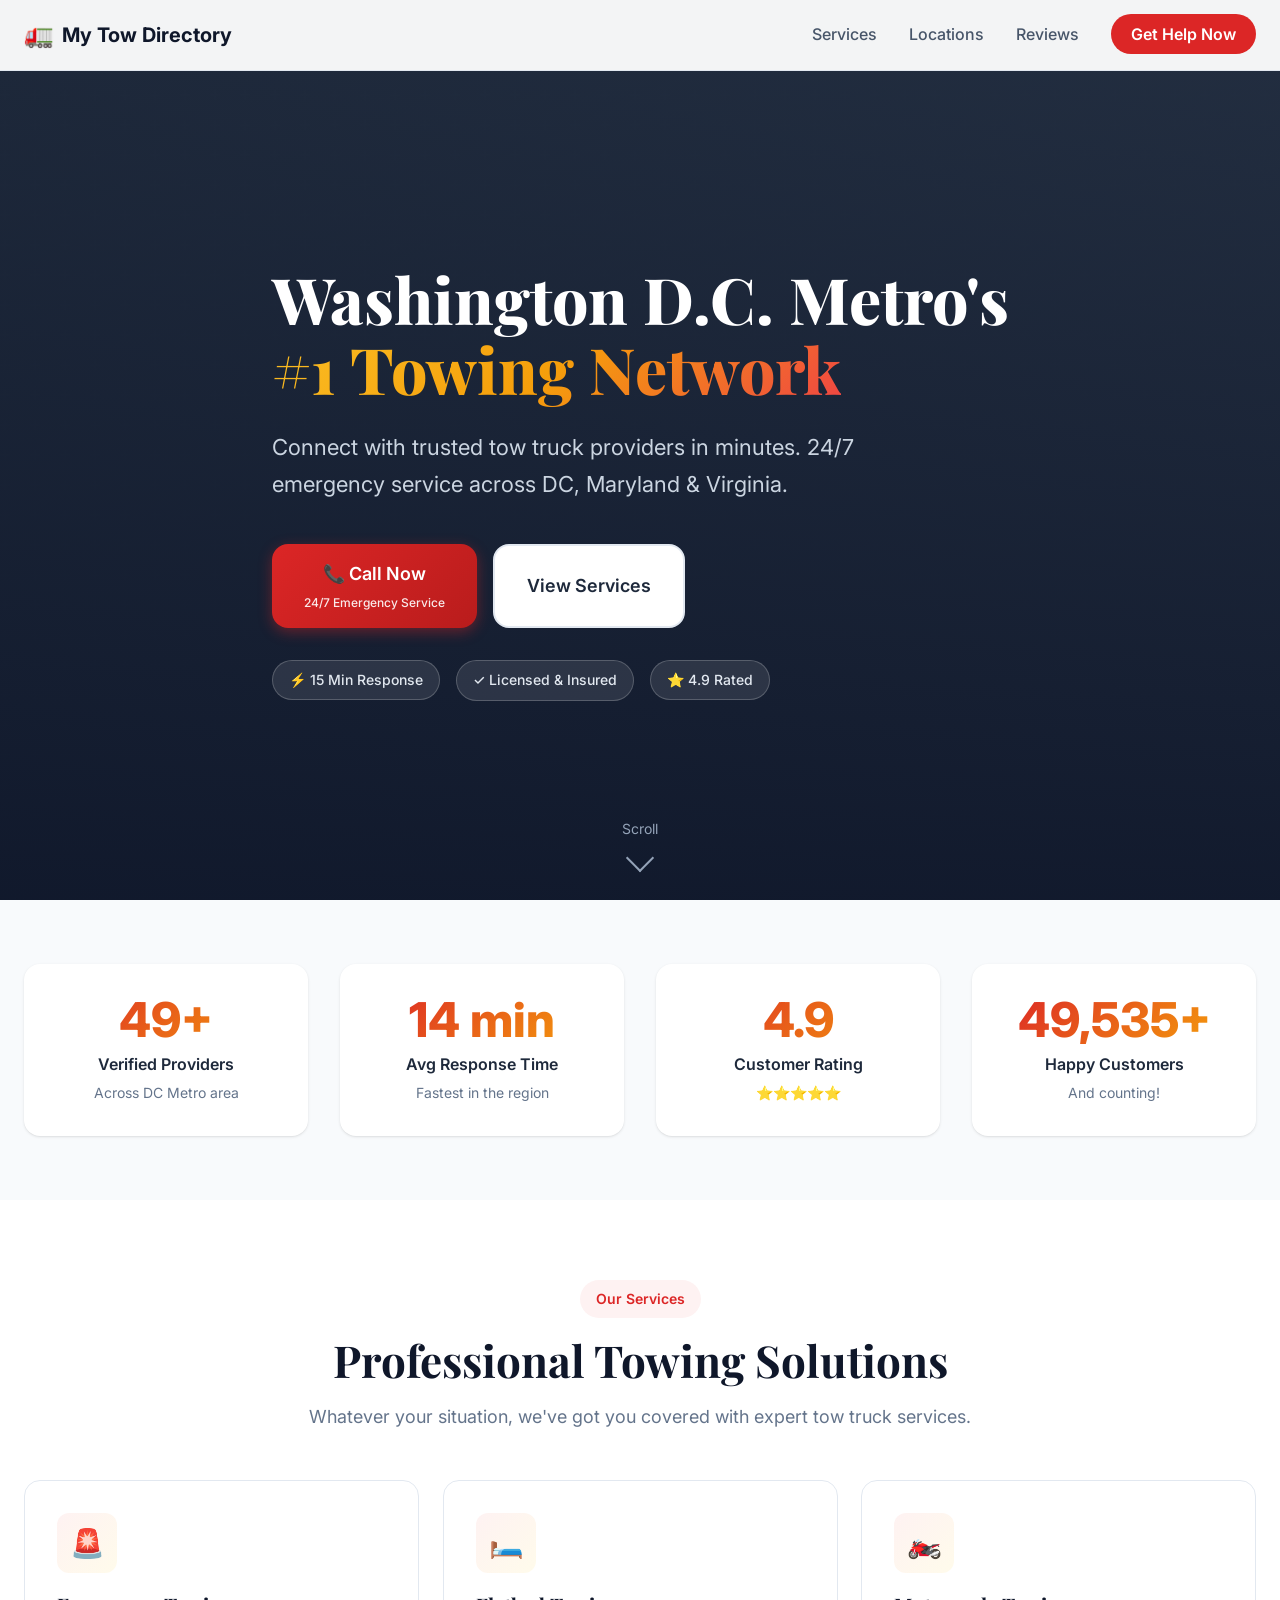
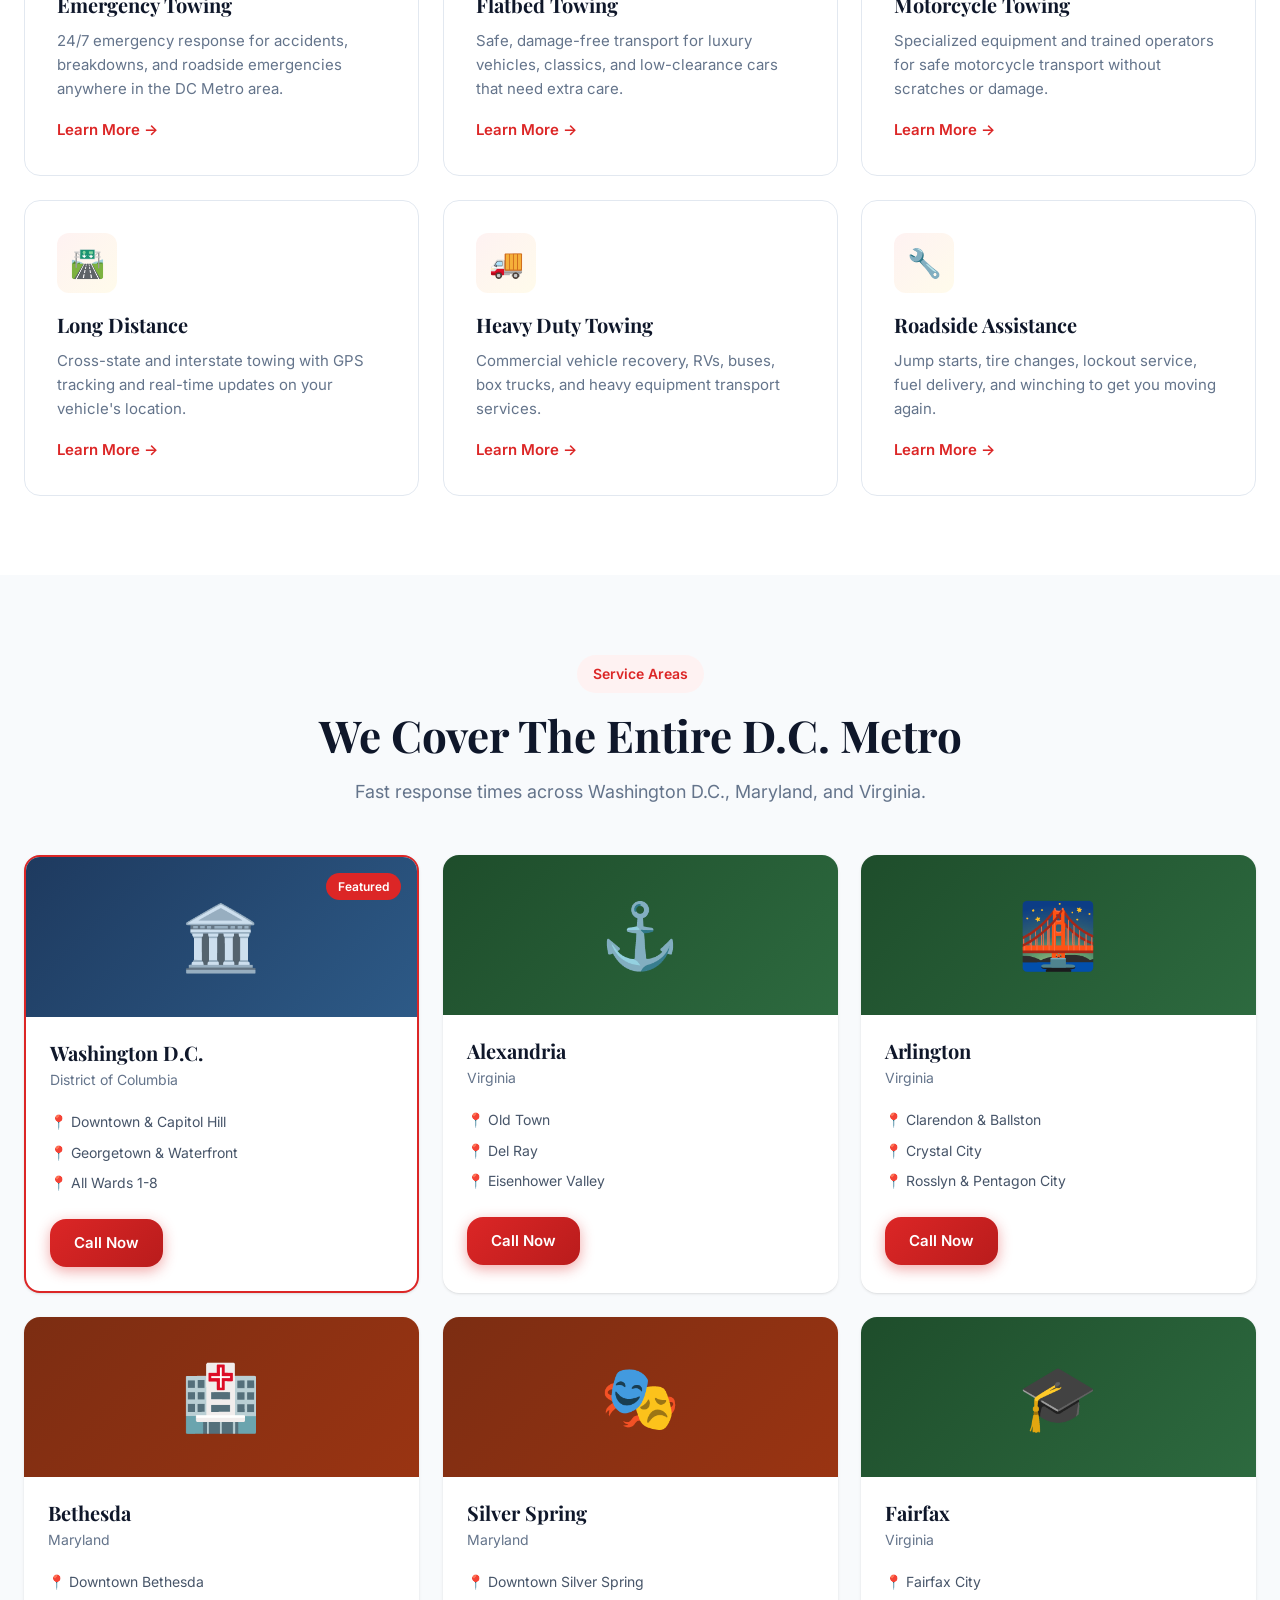
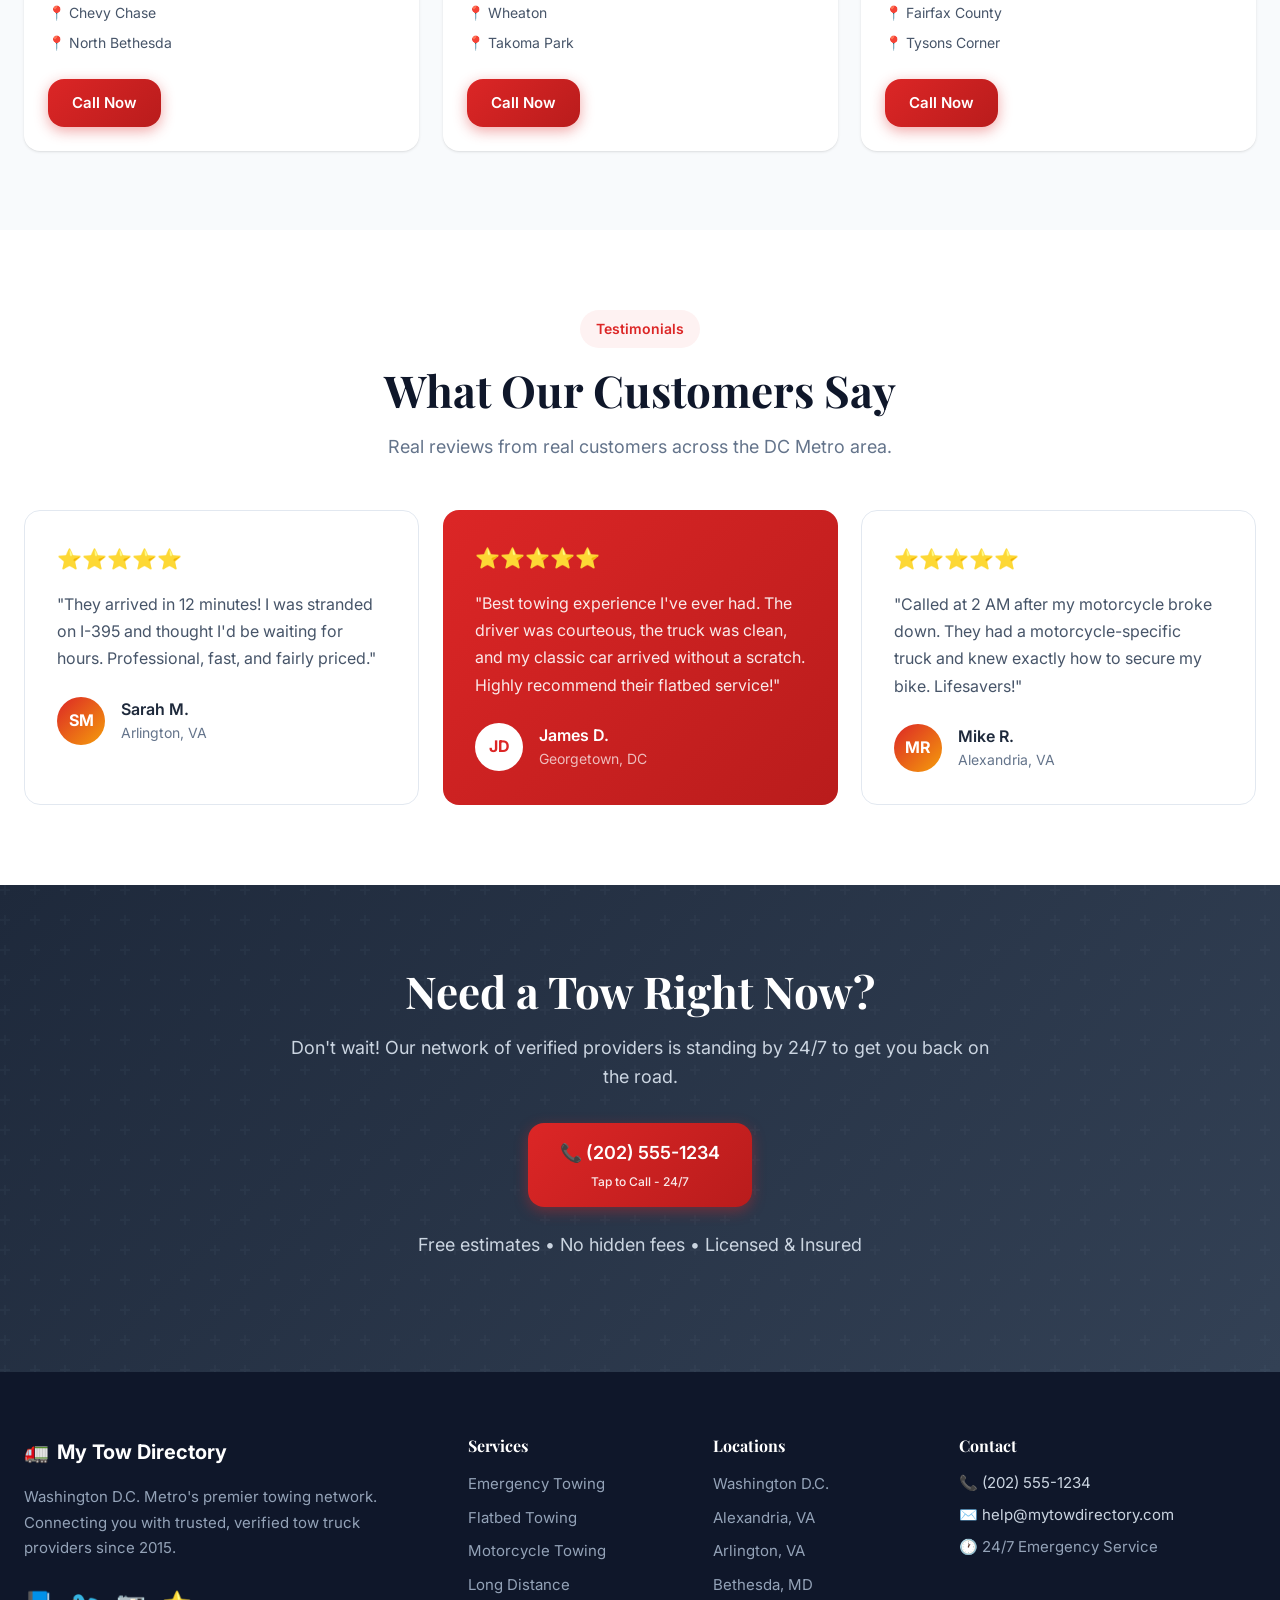
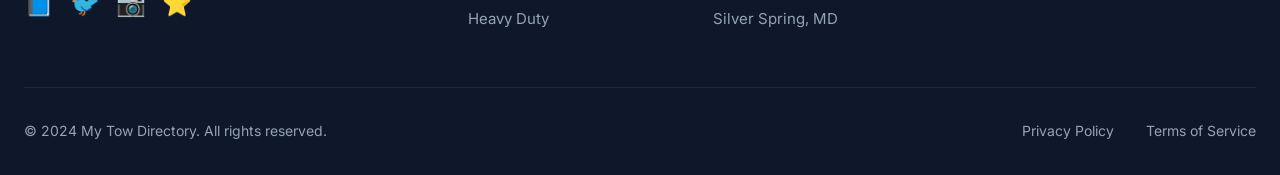
==== tow-upgrade/index.html @ 40c7a90f "DC Tow Directory Premium Upgrade v2.0 - Added premium CSS: button shines, 3D card lifts, glass morph" ====
<!DOCTYPE html>
<html lang="en">
<head>
    <meta charset="UTF-8">
    <meta name="viewport" content="width=device-width, initial-scale=1.0">
    <title>My Tow Directory Washington D.C. Metro | 24/7 Towing Services</title>
    <meta name="description" content="Washington D.C. Metro's #1 towing network. 50+ verified providers, 15 min average response. Emergency towing across DC, Maryland & Virginia.">
    
    <!-- Google Fonts -->
    <link rel="preconnect" href="https://fonts.googleapis.com">
    <link rel="preconnect" href="https://fonts.gstatic.com" crossorigin>
    <link href="https://fonts.googleapis.com/css2?family=Inter:wght@400;500;600;700;800&family=Playfair+Display:wght@700;800&display=swap" rel="stylesheet">
    
    <!-- ============================================
         INLINE CSS - All styles embedded for single-file deployment
         ============================================ -->
    <style>
        /* ========================================
           CSS VARIABLES & RESET (base.css)
           ======================================== */
        :root {
            /* Brand Colors */
            --primary: #dc2626;
            --primary-dark: #b91c1c;
            --primary-light: #fef2f2;
            --secondary: #1e293b;
            --secondary-light: #334155;
            --accent: #f59e0b;
            --accent-light: #fffbeb;
            --success: #10b981;
            
            /* Neutral Colors */
            --white: #ffffff;
            --gray-50: #f8fafc;
            --gray-100: #f1f5f9;
            --gray-200: #e2e8f0;
            --gray-300: #cbd5e1;
            --gray-400: #94a3b8;
            --gray-500: #64748b;
            --gray-600: #475569;
            --gray-700: #334155;
            --gray-800: #1e293b;
            --gray-900: #0f172a;
            
            /* Typography */
            --font-primary: 'Inter', -apple-system, BlinkMacSystemFont, sans-serif;
            --font-display: 'Playfair Display', Georgia, serif;
            
            /* Spacing */
            --container-max: 1280px;
            --container-padding: 1.5rem;
            
            /* Shadows */
            --shadow-sm: 0 1px 2px 0 rgb(0 0 0 / 0.05);
            --shadow: 0 1px 3px 0 rgb(0 0 0 / 0.1), 0 1px 2px -1px rgb(0 0 0 / 0.1);
            --shadow-md: 0 4px 6px -1px rgb(0 0 0 / 0.1), 0 2px 4px -2px rgb(0 0 0 / 0.1);
            --shadow-lg: 0 10px 15px -3px rgb(0 0 0 / 0.1), 0 4px 6px -4px rgb(0 0 0 / 0.1);
            --shadow-xl: 0 20px 25px -5px rgb(0 0 0 / 0.1), 0 8px 10px -6px rgb(0 0 0 / 0.1);
            
            /* Border Radius */
            --radius-sm: 0.375rem;
            --radius: 0.5rem;
            --radius-md: 0.75rem;
            --radius-lg: 1rem;
            --radius-xl: 1.5rem;
            --radius-full: 9999px;
            
            /* Transitions */
            --transition-fast: 150ms ease;
            --transition-base: 250ms ease;
            --transition-slow: 350ms ease;
        }
        
        * {
            margin: 0;
            padding: 0;
            box-sizing: border-box;
        }
        
        html {
            scroll-behavior: smooth;
        }
        
        body {
            font-family: var(--font-primary);
            font-size: 16px;
            line-height: 1.6;
            color: var(--gray-700);
            background: var(--white);
            -webkit-font-smoothing: antialiased;
            -moz-osx-font-smoothing: grayscale;
        }
        
        h1, h2, h3, h4, h5, h6 {
            font-family: var(--font-display);
            font-weight: 700;
            line-height: 1.2;
            color: var(--gray-900);
        }
        
        a {
            text-decoration: none;
            color: inherit;
            transition: color var(--transition-fast);
        }
        
        img {
            max-width: 100%;
            height: auto;
        }
        
        .container {
            max-width: var(--container-max);
            margin: 0 auto;
            padding: 0 var(--container-padding);
        }
        
        /* ========================================
           BUTTONS & COMPONENTS
           ======================================== */
        .btn {
            display: inline-flex;
            flex-direction: column;
            align-items: center;
            justify-content: center;
            padding: 1rem 2rem;
            font-family: var(--font-primary);
            font-size: 1.125rem;
            font-weight: 600;
            border-radius: var(--radius-lg);
            border: none;
            cursor: pointer;
            transition: all var(--transition-base);
            text-align: center;
        }
        
        .btn span {
            display: block;
        }
        
        .btn small {
            display: block;
            font-size: 0.75rem;
            font-weight: 500;
            opacity: 0.9;
            margin-top: 0.25rem;
        }
        
        .btn-primary {
            background: linear-gradient(135deg, var(--primary) 0%, var(--primary-dark) 100%);
            color: var(--white);
            box-shadow: 0 4px 14px rgba(220, 38, 38, 0.4);
        }
        
        .btn-primary:hover {
            transform: translateY(-2px);
            box-shadow: 0 6px 20px rgba(220, 38, 38, 0.5);
        }
        
        .btn-secondary {
            background: var(--white);
            color: var(--gray-800);
            border: 2px solid var(--gray-200);
        }
        
        .btn-secondary:hover {
            border-color: var(--primary);
            color: var(--primary);
            transform: translateY(-2px);
        }
        
        .btn-small {
            padding: 0.75rem 1.5rem;
            font-size: 0.9375rem;
        }
        
        /* Premium Button Effects */
        .btn-glow {
            position: relative;
        }
        
        .btn-glow::before {
            content: '';
            position: absolute;
            inset: -2px;
            background: linear-gradient(135deg, var(--primary), var(--accent));
            border-radius: inherit;
            opacity: 0;
            filter: blur(15px);
            transition: opacity 0.3s ease;
            z-index: -1;
        }
        
        .btn-glow:hover::before {
            opacity: 0.5;
        }
        
        .btn-float {
            transition: transform 0.3s cubic-bezier(0.34, 1.56, 0.64, 1), box-shadow 0.3s ease;
        }
        
        .btn-float:hover {
            transform: translateY(-4px);
            box-shadow: 0 20px 40px rgba(0, 0, 0, 0.15);
        }
        
        .btn-pulse {
            animation: pulse-glow 2s ease-in-out infinite;
        }
        
        @keyframes pulse-glow {
            0%, 100% { box-shadow: 0 4px 14px rgba(220, 38, 38, 0.4); }
            50% { box-shadow: 0 4px 25px rgba(220, 38, 38, 0.7); }
        }
        
        /* ========================================
           NAVIGATION
           ======================================== */
        .navbar {
            position: fixed;
            top: 0;
            left: 0;
            right: 0;
            z-index: 1000;
            background: rgba(255, 255, 255, 0.95);
            backdrop-filter: blur(10px);
            border-bottom: 1px solid var(--gray-200);
            padding: 1rem 0;
            transition: all var(--transition-base);
        }
        
        .navbar.scrolled {
            box-shadow: var(--shadow-md);
            padding: 0.75rem 0;
        }
        
        .navbar .container {
            display: flex;
            align-items: center;
            justify-content: space-between;
        }
        
        .logo {
            display: flex;
            align-items: center;
            gap: 0.5rem;
            font-weight: 700;
            font-size: 1.25rem;
            color: var(--gray-900);
        }
        
        .logo-icon {
            font-size: 1.5rem;
        }
        
        .nav-menu {
            display: flex;
            list-style: none;
            gap: 2rem;
            align-items: center;
        }
        
        .nav-link {
            font-weight: 500;
            color: var(--gray-600);
            transition: color var(--transition-fast);
        }
        
        .nav-link:hover {
            color: var(--primary);
        }
        
        .cta-nav {
            background: var(--primary);
            color: var(--white) !important;
            padding: 0.625rem 1.25rem;
            border-radius: var(--radius-full);
            font-weight: 600;
        }
        
        .cta-nav:hover {
            background: var(--primary-dark);
        }
        
        .mobile-toggle {
            display: none;
            flex-direction: column;
            gap: 4px;
            background: none;
            border: none;
            cursor: pointer;
            padding: 0.5rem;
        }
        
        .mobile-toggle span {
            display: block;
            width: 24px;
            height: 2px;
            background: var(--gray-700);
            transition: all 0.3s ease;
        }
        
        /* ========================================
           HERO SECTION
           ======================================== */
        .hero {
            position: relative;
            min-height: 100vh;
            display: flex;
            align-items: center;
            padding: 8rem 0 4rem;
            overflow: hidden;
        }
        
        .hero-bg {
            position: absolute;
            inset: 0;
            background: linear-gradient(135deg, #1e293b 0%, #334155 50%, #475569 100%);
            z-index: -2;
        }
        
        .hero-bg::before {
            content: '';
            position: absolute;
            inset: 0;
            background: url("data:image/svg+xml,%3Csvg width='60' height='60' viewBox='0 0 60 60' xmlns='http://www.w3.org/2000/svg'%3E%3Cg fill='none' fill-rule='evenodd'%3E%3Cg fill='%2394a3b8' fill-opacity='0.05'%3E%3Cpath d='M36 34v-4h-2v4h-4v2h4v4h2v-4h4v-2h-4zm0-30V0h-2v4h-4v2h4v4h2V6h4V4h-4zM6 34v-4H4v4H0v2h4v4h2v-4h4v-2H6zM6 4V0H4v4H0v2h4v4h2V6h4V4H6z'/%3E%3C/g%3E%3C/g%3E%3C/svg%3E");
            opacity: 0.5;
        }
        
        .hero-overlay {
            position: absolute;
            inset: 0;
            background: linear-gradient(to bottom, rgba(30, 41, 59, 0.8), rgba(15, 23, 42, 0.95));
            z-index: -1;
        }
        
        .hero-content {
            max-width: 800px;
            color: var(--white);
        }
        
        .hero-title {
            font-size: clamp(2.5rem, 5vw, 4rem);
            font-weight: 800;
            line-height: 1.1;
            margin-bottom: 1.5rem;
            color: var(--white);
        }
        
        .text-gradient {
            background: linear-gradient(135deg, #fbbf24 0%, #f59e0b 50%, #ef4444 100%);
            -webkit-background-clip: text;
            -webkit-text-fill-color: transparent;
            background-clip: text;
        }
        
        .hero-subtitle {
            font-size: clamp(1.125rem, 2vw, 1.375rem);
            color: var(--gray-300);
            margin-bottom: 2.5rem;
            line-height: 1.7;
            max-width: 600px;
        }
        
        .hero-cta {
            display: flex;
            gap: 1rem;
            flex-wrap: wrap;
            margin-bottom: 2rem;
        }
        
        .trust-badges {
            display: flex;
            gap: 1rem;
            flex-wrap: wrap;
        }
        
        .badge {
            display: inline-flex;
            align-items: center;
            gap: 0.5rem;
            padding: 0.5rem 1rem;
            background: rgba(255, 255, 255, 0.1);
            backdrop-filter: blur(10px);
            border: 1px solid rgba(255, 255, 255, 0.2);
            border-radius: var(--radius-full);
            font-size: 0.875rem;
            font-weight: 500;
            color: var(--gray-200);
        }
        
        .scroll-indicator {
            position: absolute;
            bottom: 2rem;
            left: 50%;
            transform: translateX(-50%);
            display: flex;
            flex-direction: column;
            align-items: center;
            gap: 0.5rem;
            color: var(--gray-400);
            font-size: 0.875rem;
            animation: bounce 2s infinite;
        }
        
        .scroll-arrow {
            width: 20px;
            height: 20px;
            border-right: 2px solid var(--gray-400);
            border-bottom: 2px solid var(--gray-400);
            transform: rotate(45deg);
        }
        
        @keyframes bounce {
            0%, 100% { transform: translateX(-50%) translateY(0); }
            50% { transform: translateX(-50%) translateY(10px); }
        }
        
        /* ========================================
           SECTION STYLES
           ======================================== */
        section {
            padding: 5rem 0;
        }
        
        .section-header {
            text-align: center;
            max-width: 700px;
            margin: 0 auto 3rem;
        }
        
        .section-tag {
            display: inline-block;
            padding: 0.5rem 1rem;
            background: var(--primary-light);
            color: var(--primary);
            font-size: 0.875rem;
            font-weight: 600;
            border-radius: var(--radius-full);
            margin-bottom: 1rem;
        }
        
        .section-title {
            font-size: clamp(2rem, 4vw, 2.75rem);
            margin-bottom: 1rem;
        }
        
        .section-subtitle {
            font-size: 1.125rem;
            color: var(--gray-500);
        }
        
        /* ========================================
           STATS SECTION
           ======================================== */
        .stats {
            background: var(--gray-50);
            padding: 4rem 0;
        }
        
        .stats-grid {
            display: grid;
            grid-template-columns: repeat(4, 1fr);
            gap: 2rem;
        }
        
        .stat-card {
            text-align: center;
            padding: 2rem;
            background: var(--white);
            border-radius: var(--radius-lg);
            box-shadow: var(--shadow);
            transition: all var(--transition-base);
        }
        
        .stat-card:hover {
            transform: translateY(-4px);
            box-shadow: var(--shadow-lg);
        }
        
        .stat-number {
            font-size: 3rem;
            font-weight: 800;
            background: linear-gradient(135deg, var(--primary) 0%, var(--accent) 100%);
            -webkit-background-clip: text;
            -webkit-text-fill-color: transparent;
            background-clip: text;
            line-height: 1;
            margin-bottom: 0.5rem;
        }
        
        .stat-label {
            font-weight: 600;
            color: var(--gray-800);
            margin-bottom: 0.25rem;
        }
        
        .stat-description {
            font-size: 0.875rem;
            color: var(--gray-500);
        }
        
        /* ========================================
           SERVICES SECTION
           ======================================== */
        .services {
            background: var(--white);
        }
        
        .services-grid {
            display: grid;
            grid-template-columns: repeat(3, 1fr);
            gap: 1.5rem;
        }
        
        .service-card {
            padding: 2rem;
            background: var(--white);
            border: 1px solid var(--gray-200);
            border-radius: var(--radius-lg);
            transition: all var(--transition-base);
        }
        
        .service-card:hover {
            transform: translateY(-8px);
            border-color: var(--primary);
            box-shadow: 0 20px 40px rgba(0, 0, 0, 0.1);
        }
        
        .service-icon {
            width: 60px;
            height: 60px;
            display: flex;
            align-items: center;
            justify-content: center;
            background: linear-gradient(135deg, var(--primary-light) 0%, var(--accent-light) 100%);
            border-radius: var(--radius-md);
            font-size: 1.75rem;
            margin-bottom: 1.25rem;
            transition: transform 0.3s ease;
        }
        
        .service-card:hover .service-icon {
            transform: scale(1.1) rotate(5deg);
        }
        
        .service-card h3 {
            font-size: 1.25rem;
            margin-bottom: 0.75rem;
        }
        
        .service-card p {
            color: var(--gray-500);
            font-size: 0.9375rem;
            margin-bottom: 1rem;
        }
        
        .service-link {
            color: var(--primary);
            font-weight: 600;
            font-size: 0.9375rem;
            display: inline-flex;
            align-items: center;
            gap: 0.25rem;
            transition: gap 0.2s ease;
        }
        
        .service-link:hover {
            gap: 0.5rem;
        }
        
        /* ========================================
           LOCATIONS SECTION
           ======================================== */
        .locations {
            background: var(--gray-50);
        }
        
        .locations-grid {
            display: grid;
            grid-template-columns: repeat(3, 1fr);
            gap: 1.5rem;
        }
        
        .location-card {
            background: var(--white);
            border-radius: var(--radius-lg);
            overflow: hidden;
            box-shadow: var(--shadow);
            transition: all var(--transition-base);
        }
        
        .location-card:hover {
            transform: translateY(-4px);
            box-shadow: var(--shadow-xl);
        }
        
        .location-card.featured {
            border: 2px solid var(--primary);
            position: relative;
        }
        
        .location-card.featured::before {
            content: 'Featured';
            position: absolute;
            top: 1rem;
            right: 1rem;
            background: var(--primary);
            color: var(--white);
            padding: 0.25rem 0.75rem;
            border-radius: var(--radius-full);
            font-size: 0.75rem;
            font-weight: 600;
            z-index: 1;
        }
        
        .location-image {
            height: 160px;
            overflow: hidden;
        }
        
        .location-placeholder {
            width: 100%;
            height: 100%;
            display: flex;
            align-items: center;
            justify-content: center;
            font-size: 4rem;
            transition: transform 0.5s ease;
        }
        
        .location-card:hover .location-placeholder {
            transform: scale(1.1);
        }
        
        .location-placeholder.dc {
            background: linear-gradient(135deg, #1e3a5f 0%, #2d5a87 100%);
        }
        
        .location-placeholder.va {
            background: linear-gradient(135deg, #1e4d2b 0%, #2d6a3f 100%);
        }
        
        .location-placeholder.md {
            background: linear-gradient(135deg, #7c2d12 0%, #9a3412 100%);
        }
        
        .location-content {
            padding: 1.5rem;
        }
        
        .location-content h3 {
            font-size: 1.25rem;
            margin-bottom: 0.25rem;
        }
        
        .location-area {
            color: var(--gray-500);
            font-size: 0.875rem;
            margin-bottom: 1rem;
        }
        
        .location-features {
            list-style: none;
            margin-bottom: 1.25rem;
        }
        
        .location-features li {
            font-size: 0.875rem;
            color: var(--gray-600);
            padding: 0.25rem 0;
        }
        
        /* ========================================
           TESTIMONIALS SECTION
           ======================================== */
        .testimonials {
            background: var(--white);
        }
        
        .testimonials-grid {
            display: grid;
            grid-template-columns: repeat(3, 1fr);
            gap: 1.5rem;
        }
        
        .testimonial-card {
            padding: 2rem;
            background: var(--white);
            border: 1px solid var(--gray-200);
            border-radius: var(--radius-lg);
            transition: all var(--transition-base);
        }
        
        .testimonial-card:hover {
            transform: translateY(-4px);
            box-shadow: var(--shadow-lg);
            border-color: var(--primary);
        }
        
        .testimonial-card.featured {
            background: linear-gradient(135deg, var(--primary) 0%, var(--primary-dark) 100%);
            color: var(--white);
            border: none;
        }
        
        .testimonial-card.featured h3,
        .testimonial-card.featured .testimonial-text {
            color: var(--white);
        }
        
        .testimonial-stars {
            font-size: 1.25rem;
            margin-bottom: 1rem;
        }
        
        .testimonial-text {
            font-size: 1rem;
            color: var(--gray-600);
            line-height: 1.7;
            margin-bottom: 1.5rem;
        }
        
        .testimonial-card.featured .testimonial-text {
            color: rgba(255, 255, 255, 0.9);
        }
        
        .testimonial-author {
            display: flex;
            align-items: center;
            gap: 1rem;
        }
        
        .author-avatar {
            width: 48px;
            height: 48px;
            background: linear-gradient(135deg, var(--primary) 0%, var(--accent) 100%);
            color: var(--white);
            display: flex;
            align-items: center;
            justify-content: center;
            font-weight: 700;
            border-radius: var(--radius-full);
        }
        
        .testimonial-card.featured .author-avatar {
            background: var(--white);
            color: var(--primary);
        }
        
        .author-info {
            display: flex;
            flex-direction: column;
        }
        
        .author-name {
            font-weight: 600;
            color: var(--gray-800);
        }
        
        .author-location {
            font-size: 0.875rem;
            color: var(--gray-500);
        }
        
        .testimonial-card.featured .author-name {
            color: var(--white);
        }
        
        .testimonial-card.featured .author-location {
            color: rgba(255, 255, 255, 0.7);
        }
        
        /* ========================================
           CTA SECTION
           ======================================== */
        .cta-section {
            position: relative;
            padding: 5rem 0;
            overflow: hidden;
        }
        
        .cta-bg {
            position: absolute;
            inset: 0;
            background: linear-gradient(135deg, var(--secondary) 0%, var(--secondary-light) 100%);
            z-index: -1;
        }
        
        .cta-bg::before {
            content: '';
            position: absolute;
            inset: 0;
            background: url("data:image/svg+xml,%3Csvg width='60' height='60' viewBox='0 0 60 60' xmlns='http://www.w3.org/2000/svg'%3E%3Cg fill='none' fill-rule='evenodd'%3E%3Cg fill='%2394a3b8' fill-opacity='0.05'%3E%3Cpath d='M36 34v-4h-2v4h-4v2h4v4h2v-4h4v-2h-4zm0-30V0h-2v4h-4v2h4v4h2V6h4V4h-4zM6 34v-4H4v4H0v2h4v4h2v-4h4v-2H6zM6 4V0H4v4H0v2h4v4h2V6h4V4H6z'/%3E%3C/g%3E%3C/g%3E%3C/svg%3E");
        }
        
        .cta-content {
            text-align: center;
            color: var(--white);
            max-width: 700px;
            margin: 0 auto;
        }
        
        .cta-content h2 {
            font-size: clamp(2rem, 4vw, 2.75rem);
            color: var(--white);
            margin-bottom: 1rem;
        }
        
        .cta-content > p {
            font-size: 1.125rem;
            color: var(--gray-300);
            margin-bottom: 2rem;
        }
        
        .cta-buttons {
            margin-bottom: 1.5rem;
        }
        
        .cta-disclaimer {
            font-size: 0.875rem;
            color: var(--gray-400);
        }
        
        /* ========================================
           FOOTER
           ======================================== */
        .footer {
            background: var(--gray-900);
            color: var(--gray-400);
            padding: 4rem 0 2rem;
        }
        
        .footer-grid {
            display: grid;
            grid-template-columns: 2fr 1fr 1fr 1.5fr;
            gap: 3rem;
            margin-bottom: 3rem;
        }
        
        .footer-logo {
            display: flex;
            align-items: center;
            gap: 0.5rem;
            font-weight: 700;
            font-size: 1.25rem;
            color: var(--white);
            margin-bottom: 1rem;
        }
        
        .footer-brand p {
            font-size: 0.9375rem;
            line-height: 1.7;
            margin-bottom: 1.5rem;
        }
        
        .footer-social {
            display: flex;
            gap: 1rem;
        }
        
        .footer-social a {
            font-size: 1.5rem;
            transition: transform 0.2s ease;
        }
        
        .footer-social a:hover {
            transform: translateY(-3px);
        }
        
        .footer-links h4,
        .footer-contact h4 {
            color: var(--white);
            font-size: 1rem;
            margin-bottom: 1rem;
        }
        
        .footer-links ul {
            list-style: none;
        }
        
        .footer-links li {
            margin-bottom: 0.5rem;
        }
        
        .footer-links a {
            font-size: 0.9375rem;
            transition: color 0.2s ease;
        }
        
        .footer-links a:hover {
            color: var(--white);
        }
        
        .footer-contact p {
            margin-bottom: 0.5rem;
            font-size: 0.9375rem;
        }
        
        .footer-contact a {
            color: var(--gray-300);
        }
        
        .footer-contact a:hover {
            color: var(--white);
        }
        
        .footer-bottom {
            display: flex;
            justify-content: space-between;
            align-items: center;
            padding-top: 2rem;
            border-top: 1px solid var(--gray-800);
            font-size: 0.875rem;
        }
        
        .footer-legal {
            display: flex;
            gap: 2rem;
        }
        
        .footer-legal a:hover {
            color: var(--white);
        }
        
        /* ========================================
           ANIMATION KEYFRAMES (animations.css)
           ======================================== */
        
        /* Base animation setup */
        [data-animate] {
            opacity: 0;
            will-change: transform, opacity;
        }
        
        [data-animate].animated {
            opacity: 1;
        }
        
        /* Fade Up */
        [data-animate="fade-up"] {
            transform: translateY(40px);
            transition: opacity 0.6s cubic-bezier(0.25, 0.46, 0.45, 0.94), 
                        transform 0.6s cubic-bezier(0.25, 0.46, 0.45, 0.94);
        }
        
        [data-animate="fade-up"].animated {
            transform: translateY(0);
        }
        
        /* Fade Down */
        [data-animate="fade-down"] {
            transform: translateY(-30px);
            transition: opacity 0.6s cubic-bezier(0.25, 0.46, 0.45, 0.94), 
                        transform 0.6s cubic-bezier(0.25, 0.46, 0.45, 0.94);
        }
        
        [data-animate="fade-down"].animated {
            transform: translateY(0);
        }
        
        /* Fade Left */
        [data-animate="fade-left"] {
            transform: translateX(-40px);
            transition: opacity 0.6s cubic-bezier(0.25, 0.46, 0.45, 0.94), 
                        transform 0.6s cubic-bezier(0.25, 0.46, 0.45, 0.94);
        }
        
        [data-animate="fade-left"].animated {
            transform: translateX(0);
        }
        
        /* Fade Right */
        [data-animate="fade-right"] {
            transform: translateX(40px);
            transition: opacity 0.6s cubic-bezier(0.25, 0.46, 0.45, 0.94), 
                        transform 0.6s cubic-bezier(0.25, 0.46, 0.45, 0.94);
        }
        
        [data-animate="fade-right"].animated {
            transform: translateX(0);
        }
        
        /* Scale */
        [data-animate="scale"] {
            transform: scale(0.9);
            transition: opacity 0.5s cubic-bezier(0.34, 1.56, 0.64, 1), 
                        transform 0.5s cubic-bezier(0.34, 1.56, 0.64, 1);
        }
        
        [data-animate="scale"].animated {
            transform: scale(1);
        }
        
        /* Fade */
        [data-animate="fade"] {
            transition: opacity 0.6s ease;
        }
        
        /* Animation delays */
        [data-delay="100"].animated { transition-delay: 100ms; }
        [data-delay="200"].animated { transition-delay: 200ms; }
        [data-delay="300"].animated { transition-delay: 300ms; }
        [data-delay="400"].animated { transition-delay: 400ms; }
        [data-delay="500"].animated { transition-delay: 500ms; }
        
        /* Reduced motion preference */
        @media (prefers-reduced-motion: reduce) {
            [data-animate] {
                opacity: 1;
                transform: none;
                transition: none;
            }
        }
        
        /* ========================================
           MOBILE RESPONSIVE (mobile.css)
           ======================================== */
        @media (max-width: 1024px) {
            .stats-grid {
                grid-template-columns: repeat(2, 1fr);
            }
            
            .services-grid {
                grid-template-columns: repeat(2, 1fr);
            }
            
            .locations-grid {
                grid-template-columns: repeat(2, 1fr);
            }
            
            .footer-grid {
                grid-template-columns: repeat(2, 1fr);
            }
        }
        
        @media (max-width: 768px) {
            .nav-menu {
                position: fixed;
                top: 70px;
                left: 0;
                right: 0;
                background: var(--white);
                flex-direction: column;
                padding: 1.5rem;
                gap: 1rem;
                border-bottom: 1px solid var(--gray-200);
                transform: translateY(-100%);
                opacity: 0;
                visibility: hidden;
                transition: all 0.3s ease;
            }
            
            .nav-menu.active {
                transform: translateY(0);
                opacity: 1;
                visibility: visible;
            }
            
            .mobile-toggle {
                display: flex;
            }
            
            .mobile-toggle.active span:nth-child(1) {
                transform: rotate(45deg) translate(5px, 5px);
            }
            
            .mobile-toggle.active span:nth-child(2) {
                opacity: 0;
            }
            
            .mobile-toggle.active span:nth-child(3) {
                transform: rotate(-45deg) translate(5px, -5px);
            }
            
            .hero {
                padding: 7rem 0 3rem;
                min-height: auto;
            }
            
            .hero-cta {
                flex-direction: column;
            }
            
            .btn {
                width: 100%;
            }
            
            section {
                padding: 3rem 0;
            }
            
            .stats-grid {
                grid-template-columns: 1fr;
                gap: 1rem;
            }
            
            .services-grid {
                grid-template-columns: 1fr;
            }
            
            .locations-grid {
                grid-template-columns: 1fr;
            }
            
            .testimonials-grid {
                grid-template-columns: 1fr;
            }
            
            .footer-grid {
                grid-template-columns: 1fr;
                gap: 2rem;
            }
            
            .footer-bottom {
                flex-direction: column;
                gap: 1rem;
                text-align: center;
            }
        }
        
        @media (max-width: 480px) {
            :root {
                --container-padding: 1rem;
            }
            
            .stat-number {
                font-size: 2.5rem;
            }
            
            .section-title {
                font-size: 1.75rem;
            }
            
            .service-card,
            .location-card,
            .testimonial-card {
                padding: 1.5rem;
            }
        }
    </style>
</head>
<body>

    <!-- ============================================
         NAVIGATION
    ============================================= -->
    <nav class="navbar" data-animate="fade-down">
        <div class="container">
            <a href="#" class="logo">
                <span class="logo-icon">🚛</span>
                <span class="logo-text">My Tow Directory</span>
            </a>
            <ul class="nav-menu" id="navMenu">
                <li><a href="#services" class="nav-link">Services</a></li>
                <li><a href="#locations" class="nav-link">Locations</a></li>
                <li><a href="#testimonials" class="nav-link">Reviews</a></li>
                <li><a href="#contact" class="nav-link cta-nav">Get Help Now</a></li>
            </ul>
            <button class="mobile-toggle" id="mobileToggle" aria-label="Toggle menu">
                <span></span>
                <span></span>
                <span></span>
            </button>
        </div>
    </nav>

    <!-- ============================================
         HERO SECTION
    ============================================= -->
    <section class="hero" id="home">
        <div class="hero-bg"></div>
        <div class="hero-overlay"></div>
        <div class="container">
            <div class="hero-content">
                <h1 class="hero-title" data-animate="fade-up">
                    Washington D.C. Metro's<br>
                    <span class="text-gradient">#1 Towing Network</span>
                </h1>
                <p class="hero-subtitle" data-animate="fade-up" data-delay="100">
                    Connect with trusted tow truck providers in minutes. 
                    24/7 emergency service across DC, Maryland & Virginia.
                </p>
                <div class="hero-cta" data-animate="fade-up" data-delay="200">
                    <a href="tel:+12025551234" class="btn btn-primary btn-glow">
                        <span>📞 Call Now</span>
                        <small>24/7 Emergency Service</small>
                    </a>
                    <a href="#services" class="btn btn-secondary btn-float">
                        <span>View Services</span>
                    </a>
                </div>
                <div class="trust-badges" data-animate="fade-up" data-delay="300">
                    <span class="badge">⚡ 15 Min Response</span>
                    <span class="badge">✓ Licensed & Insured</span>
                    <span class="badge">⭐ 4.9 Rated</span>
                </div>
            </div>
        </div>
        <div class="scroll-indicator">
            <span>Scroll</span>
            <div class="scroll-arrow"></div>
        </div>
    </section>

    <!-- ============================================
         STATS SECTION
    ============================================= -->
    <section class="stats" id="stats">
        <div class="container">
            <div class="stats-grid">
                <div class="stat-card" data-animate="fade-up" data-delay="0">
                    <div class="stat-number">
                        <span class="counter" data-counter="true" data-target="50" data-suffix="+">0</span>
                    </div>
                    <div class="stat-label">Verified Providers</div>
                    <div class="stat-description">Across DC Metro area</div>
                </div>
                <div class="stat-card" data-animate="fade-up" data-delay="100">
                    <div class="stat-number">
                        <span class="counter" data-counter="true" data-target="15" data-suffix=" min">0</span>
                    </div>
                    <div class="stat-label">Avg Response Time</div>
                    <div class="stat-description">Fastest in the region</div>
                </div>
                <div class="stat-card" data-animate="fade-up" data-delay="200">
                    <div class="stat-number">
                        <span class="counter" data-counter="true" data-target="4.9" data-suffix="" data-decimals="1">0</span>
                    </div>
                    <div class="stat-label">Customer Rating</div>
                    <div class="stat-description">⭐⭐⭐⭐⭐</div>
                </div>
                <div class="stat-card" data-animate="fade-up" data-delay="300">
                    <div class="stat-number">
                        <span class="counter" data-counter="true" data-target="50000" data-suffix="+">0</span>
                    </div>
                    <div class="stat-label">Happy Customers</div>
                    <div class="stat-description">And counting!</div>
                </div>
            </div>
        </div>
    </section>

    <!-- ============================================
         SERVICES SECTION
    ============================================= -->
    <section class="services" id="services">
        <div class="container">
            <div class="section-header" data-animate="fade-up">
                <span class="section-tag">Our Services</span>
                <h2 class="section-title">Professional Towing Solutions</h2>
                <p class="section-subtitle">Whatever your situation, we've got you covered with expert tow truck services.</p>
            </div>
            <div class="services-grid">
                <div class="service-card" data-animate="fade-up" data-delay="0">
                    <div class="service-icon">🚨</div>
                    <h3>Emergency Towing</h3>
                    <p>24/7 emergency response for accidents, breakdowns, and roadside emergencies anywhere in the DC Metro area.</p>
                    <a href="#" class="service-link">Learn More →</a>
                </div>
                <div class="service-card" data-animate="fade-up" data-delay="100">
                    <div class="service-icon">🛏️</div>
                    <h3>Flatbed Towing</h3>
                    <p>Safe, damage-free transport for luxury vehicles, classics, and low-clearance cars that need extra care.</p>
                    <a href="#" class="service-link">Learn More →</a>
                </div>
                <div class="service-card" data-animate="fade-up" data-delay="200">
                    <div class="service-icon">🏍️</div>
                    <h3>Motorcycle Towing</h3>
                    <p>Specialized equipment and trained operators for safe motorcycle transport without scratches or damage.</p>
                    <a href="#" class="service-link">Learn More →</a>
                </div>
                <div class="service-card" data-animate="fade-up" data-delay="300">
                    <div class="service-icon">🛣️</div>
                    <h3>Long Distance</h3>
                    <p>Cross-state and interstate towing with GPS tracking and real-time updates on your vehicle's location.</p>
                    <a href="#" class="service-link">Learn More →</a>
                </div>
                <div class="service-card" data-animate="fade-up" data-delay="400">
                    <div class="service-icon">🚚</div>
                    <h3>Heavy Duty Towing</h3>
                    <p>Commercial vehicle recovery, RVs, buses, box trucks, and heavy equipment transport services.</p>
                    <a href="#" class="service-link">Learn More →</a>
                </div>
                <div class="service-card" data-animate="fade-up" data-delay="500">
                    <div class="service-icon">🔧</div>
                    <h3>Roadside Assistance</h3>
                    <p>Jump starts, tire changes, lockout service, fuel delivery, and winching to get you moving again.</p>
                    <a href="#" class="service-link">Learn More →</a>
                </div>
            </div>
        </div>
    </section>

    <!-- ============================================
         LOCATIONS SECTION
    ============================================= -->
    <section class="locations" id="locations">
        <div class="container">
            <div class="section-header" data-animate="fade-up">
                <span class="section-tag">Service Areas</span>
                <h2 class="section-title">We Cover The Entire D.C. Metro</h2>
                <p class="section-subtitle">Fast response times across Washington D.C., Maryland, and Virginia.</p>
            </div>
            <div class="locations-grid">
                <div class="location-card featured" data-animate="fade-right" data-delay="0">
                    <div class="location-image">
                        <div class="location-placeholder dc">
                            <span>🏛️</span>
                        </div>
                    </div>
                    <div class="location-content">
                        <h3>Washington D.C.</h3>
                        <p class="location-area">District of Columbia</p>
                        <ul class="location-features">
                            <li>📍 Downtown & Capitol Hill</li>
                            <li>📍 Georgetown & Waterfront</li>
                            <li>📍 All Wards 1-8</li>
                        </ul>
                        <a href="tel:+12025551234" class="btn btn-small btn-primary">Call Now</a>
                    </div>
                </div>
                <div class="location-card" data-animate="fade-left" data-delay="100">
                    <div class="location-image">
                        <div class="location-placeholder va">
                            <span>⚓</span>
                        </div>
                    </div>
                    <div class="location-content">
                        <h3>Alexandria</h3>
                        <p class="location-area">Virginia</p>
                        <ul class="location-features">
                            <li>📍 Old Town</li>
                            <li>📍 Del Ray</li>
                            <li>📍 Eisenhower Valley</li>
                        </ul>
                        <a href="tel:+12025551234" class="btn btn-small btn-primary">Call Now</a>
                    </div>
                </div>
                <div class="location-card" data-animate="fade-right" data-delay="200">
                    <div class="location-image">
                        <div class="location-placeholder va">
                            <span>🌉</span>
                        </div>
                    </div>
                    <div class="location-content">
                        <h3>Arlington</h3>
                        <p class="location-area">Virginia</p>
                        <ul class="location-features">
                            <li>📍 Clarendon & Ballston</li>
                            <li>📍 Crystal City</li>
                            <li>📍 Rosslyn & Pentagon City</li>
                        </ul>
                        <a href="tel:+12025551234" class="btn btn-small btn-primary">Call Now</a>
                    </div>
                </div>
                <div class="location-card" data-animate="fade-left" data-delay="300">
                    <div class="location-image">
                        <div class="location-placeholder md">
                            <span>🏥</span>
                        </div>
                    </div>
                    <div class="location-content">
                        <h3>Bethesda</h3>
                        <p class="location-area">Maryland</p>
                        <ul class="location-features">
                            <li>📍 Downtown Bethesda</li>
                            <li>📍 Chevy Chase</li>
                            <li>📍 North Bethesda</li>
                        </ul>
                        <a href="tel:+12025551234" class="btn btn-small btn-primary">Call Now</a>
                    </div>
                </div>
                <div class="location-card" data-animate="fade-right" data-delay="400">
                    <div class="location-image">
                        <div class="location-placeholder md">
                            <span>🎭</span>
                        </div>
                    </div>
                    <div class="location-content">
                        <h3>Silver Spring</h3>
                        <p class="location-area">Maryland</p>
                        <ul class="location-features">
                            <li>📍 Downtown Silver Spring</li>
                            <li>📍 Wheaton</li>
                            <li>📍 Takoma Park</li>
                        </ul>
                        <a href="tel:+12025551234" class="btn btn-small btn-primary">Call Now</a>
                    </div>
                </div>
                <div class="location-card" data-animate="fade-left" data-delay="500">
                    <div class="location-image">
                        <div class="location-placeholder va">
                            <span>🎓</span>
                        </div>
                    </div>
                    <div class="location-content">
                        <h3>Fairfax</h3>
                        <p class="location-area">Virginia</p>
                        <ul class="location-features">
                            <li>📍 Fairfax City</li>
                            <li>📍 Fairfax County</li>
                            <li>📍 Tysons Corner</li>
                        </ul>
                        <a href="tel:+12025551234" class="btn btn-small btn-primary">Call Now</a>
                    </div>
                </div>
            </div>
        </div>
    </section>

    <!-- ============================================
         TESTIMONIALS SECTION
    ============================================= -->
    <section class="testimonials" id="testimonials">
        <div class="container">
            <div class="section-header" data-animate="fade-up">
                <span class="section-tag">Testimonials</span>
                <h2 class="section-title">What Our Customers Say</h2>
                <p class="section-subtitle">Real reviews from real customers across the DC Metro area.</p>
            </div>
            <div class="testimonials-grid">
                <div class="testimonial-card" data-animate="scale" data-delay="0">
                    <div class="testimonial-stars">⭐⭐⭐⭐⭐</div>
                    <p class="testimonial-text">"They arrived in 12 minutes! I was stranded on I-395 and thought I'd be waiting for hours. Professional, fast, and fairly priced."</p>
                    <div class="testimonial-author">
                        <div class="author-avatar">SM</div>
                        <div class="author-info">
                            <span class="author-name">Sarah M.</span>
                            <span class="author-location">Arlington, VA</span>
                        </div>
                    </div>
                </div>
                <div class="testimonial-card featured" data-animate="scale" data-delay="100">
                    <div class="testimonial-stars">⭐⭐⭐⭐⭐</div>
                    <p class="testimonial-text">"Best towing experience I've ever had. The driver was courteous, the truck was clean, and my classic car arrived without a scratch. Highly recommend their flatbed service!"</p>
                    <div class="testimonial-author">
                        <div class="author-avatar">JD</div>
                        <div class="author-info">
                            <span class="author-name">James D.</span>
                            <span class="author-location">Georgetown, DC</span>
                        </div>
                    </div>
                </div>
                <div class="testimonial-card" data-animate="scale" data-delay="200">
                    <div class="testimonial-stars">⭐⭐⭐⭐⭐</div>
                    <p class="testimonial-text">"Called at 2 AM after my motorcycle broke down. They had a motorcycle-specific truck and knew exactly how to secure my bike. Lifesavers!"</p>
                    <div class="testimonial-author">
                        <div class="author-avatar">MR</div>
                        <div class="author-info">
                            <span class="author-name">Mike R.</span>
                            <span class="author-location">Alexandria, VA</span>
                        </div>
                    </div>
                </div>
            </div>
        </div>
    </section>

    <!-- ============================================
         CTA SECTION
    ============================================= -->
    <section class="cta-section" id="contact">
        <div class="cta-bg"></div>
        <div class="container">
            <div class="cta-content" data-animate="fade-up">
                <h2>Need a Tow Right Now?</h2>
                <p>Don't wait! Our network of verified providers is standing by 24/7 to get you back on the road.</p>
                <div class="cta-buttons">
                    <a href="tel:+12025551234" class="btn btn-primary btn-glow btn-pulse">
                        <span>📞 (202) 555-1234</span>
                        <small>Tap to Call - 24/7</small>
                    </a>
                </div>
                <p class="cta-disclaimer">Free estimates • No hidden fees • Licensed & Insured</p>
            </div>
        </div>
    </section>

    <!-- ============================================
         FOOTER
    ============================================= -->
    <footer class="footer" data-animate="fade-up">
        <div class="container">
            <div class="footer-grid">
                <div class="footer-brand">
                    <a href="#" class="footer-logo">
                        <span>🚛</span>
                        <span>My Tow Directory</span>
                    </a>
                    <p>Washington D.C. Metro's premier towing network. Connecting you with trusted, verified tow truck providers since 2015.</p>
                    <div class="footer-social">
                        <a href="#" aria-label="Facebook">📘</a>
                        <a href="#" aria-label="Twitter">🐦</a>
                        <a href="#" aria-label="Instagram">📷</a>
                        <a href="#" aria-label="Yelp">⭐</a>
                    </div>
                </div>
                <div class="footer-links">
                    <h4>Services</h4>
                    <ul>
                        <li><a href="#">Emergency Towing</a></li>
                        <li><a href="#">Flatbed Towing</a></li>
                        <li><a href="#">Motorcycle Towing</a></li>
                        <li><a href="#">Long Distance</a></li>
                        <li><a href="#">Heavy Duty</a></li>
                    </ul>
                </div>
                <div class="footer-links">
                    <h4>Locations</h4>
                    <ul>
                        <li><a href="#">Washington D.C.</a></li>
                        <li><a href="#">Alexandria, VA</a></li>
                        <li><a href="#">Arlington, VA</a></li>
                        <li><a href="#">Bethesda, MD</a></li>
                        <li><a href="#">Silver Spring, MD</a></li>
                    </ul>
                </div>
                <div class="footer-contact">
                    <h4>Contact</h4>
                    <p>📞 <a href="tel:+12025551234">(202) 555-1234</a></p>
                    <p>✉️ <a href="mailto:help@mytowdirectory.com">help@mytowdirectory.com</a></p>
                    <p>🕐 24/7 Emergency Service</p>
                </div>
            </div>
            <div class="footer-bottom">
                <p>&copy; 2024 My Tow Directory. All rights reserved.</p>
                <div class="footer-legal">
                    <a href="#">Privacy Policy</a>
                    <a href="#">Terms of Service</a>
                </div>
            </div>
        </div>
    </footer>

    <!-- ============================================
         JAVASCRIPT - All JS embedded for single-file deployment
    ============================================= -->
    <script>
        // ========================================
        // INTERSECTION OBSERVER POLYFILL (polyfills.js)
        // ========================================
        if (!('IntersectionObserver' in window)) {
            // Simple polyfill for older browsers
            window.IntersectionObserver = function(callback) {
                this.callback = callback;
                this.elements = [];
                
                this.observe = function(element) {
                    this.elements.push(element);
                    // Trigger immediately for polyfill
                    this.callback([{ target: element, isIntersecting: true }]);
                };
                
                this.unobserve = function(element) {
                    this.elements = this.elements.filter(function(el) {
                        return el !== element;
                    });
                };
            };
        }

        // ========================================
        // ANIMATION CONTROLLER (animation-controller.js)
        // ========================================
        (function() {
            'use strict';
            
            var AnimationController = {
                observer: null,
                config: {
                    threshold: 0.2,
                    rootMargin: '0px 0px -50px 0px'
                },
                
                init: function() {
                    this.createObserver();
                    this.observeElements();
                    this.handleReducedMotion();
                },
                
                createObserver: function() {
                    var self = this;
                    
                    this.observer = new IntersectionObserver(function(entries) {
                        entries.forEach(function(entry) {
                            if (entry.isIntersecting) {
                                self.animateElement(entry.target);
                                self.observer.unobserve(entry.target);
                            }
                        });
                    }, {
                        threshold: this.config.threshold,
                        rootMargin: this.config.rootMargin
                    });
                },
                
                observeElements: function() {
                    var elements = document.querySelectorAll('[data-animate]');
                    elements.forEach(function(el) {
                        this.observer.observe(el);
                    }.bind(this));
                },
                
                animateElement: function(element) {
                    // Add stagger delay if specified
                    var delay = element.getAttribute('data-delay');
                    if (delay) {
                        element.style.transitionDelay = delay + 'ms';
                    }
                    
                    // Trigger animation
                    requestAnimationFrame(function() {
                        element.classList.add('animated');
                    });
                    
                    // Emit event for other scripts
                    this.emitEvent(element);
                },
                
                emitEvent: function(element) {
                    var event = new CustomEvent('elementAnimated', {
                        detail: { element: element }
                    });
                    document.dispatchEvent(event);
                },
                
                handleReducedMotion: function() {
                    if (window.matchMedia('(prefers-reduced-motion: reduce)').matches) {
                        // Animate all elements immediately without motion
                        document.querySelectorAll('[data-animate]').forEach(function(el) {
                            el.classList.add('animated');
                        });
                    }
                }
            };
            
            // Initialize when DOM is ready
            if (document.readyState === 'loading') {
                document.addEventListener('DOMContentLoaded', function() {
                    AnimationController.init();
                });
            } else {
                AnimationController.init();
            }
            
            // Expose to global scope
            window.AnimationController = AnimationController;
        })();

        // ========================================
        // COUNTER ANIMATION (counter-animation.js)
        // ========================================
        (function() {
            'use strict';
            
            var CounterAnimation = {
                config: {
                    duration: 2000,
                    easing: 'easeOutExpo'
                },
                
                init: function() {
                    this.observeCounters();
                },
                
                observeCounters: function() {
                    var self = this;
                    var counters = document.querySelectorAll('[data-counter="true"]');
                    
                    counters.forEach(function(counter) {
                        // Use Intersection Observer if available, otherwise animate immediately
                        if ('IntersectionObserver' in window) {
                            var observer = new IntersectionObserver(function(entries) {
                                entries.forEach(function(entry) {
                                    if (entry.isIntersecting) {
                                        self.animateCounter(entry.target);
                                        observer.unobserve(entry.target);
                                    }
                                });
                            }, { threshold: 0.5 });
                            
                            observer.observe(counter);
                        } else {
                            self.animateCounter(counter);
                        }
                    });
                },
                
                animateCounter: function(element) {
                    var target = parseFloat(element.getAttribute('data-target'));
                    var suffix = element.getAttribute('data-suffix') || '';
                    var decimals = parseInt(element.getAttribute('data-decimals')) || 0;
                    var duration = this.config.duration;
                    
                    var startTime = null;
                    var startValue = 0;
                    
                    var step = function(timestamp) {
                        if (!startTime) startTime = timestamp;
                        var progress = Math.min((timestamp - startTime) / duration, 1);
                        
                        // Ease out expo
                        var easeProgress = progress === 1 ? 1 : 1 - Math.pow(2, -10 * progress);
                        var currentValue = startValue + (target - startValue) * easeProgress;
                        
                        // Format number
                        if (decimals > 0) {
                            element.textContent = currentValue.toFixed(decimals) + suffix;
                        } else {
                            element.textContent = Math.floor(currentValue).toLocaleString() + suffix;
                        }
                        
                        if (progress < 1) {
                            window.requestAnimationFrame(step);
                        }
                    };
                    
                    window.requestAnimationFrame(step);
                }
            };
            
            // Initialize when DOM is ready
            if (document.readyState === 'loading') {
                document.addEventListener('DOMContentLoaded', function() {
                    CounterAnimation.init();
                });
            } else {
                CounterAnimation.init();
            }
            
            // Listen for animation events from AnimationController
            document.addEventListener('elementAnimated', function(e) {
                var counters = e.detail.element.querySelectorAll('[data-counter="true"]');
                counters.forEach(function(counter) {
                    CounterAnimation.animateCounter(counter);
                });
            });
            
            window.CounterAnimation = CounterAnimation;
        })();

        // ========================================
        // MAIN APP (main.js)
        // ========================================
        (function() {
            'use strict';
            
            var App = {
                init: function() {
                    this.initNavbar();
                    this.initMobileMenu();
                    this.initSmoothScroll();
                    this.initScrollSpy();
                },
                
                initNavbar: function() {
                    var navbar = document.querySelector('.navbar');
                    
                    window.addEventListener('scroll', function() {
                        if (window.scrollY > 50) {
                            navbar.classList.add('scrolled');
                        } else {
                            navbar.classList.remove('scrolled');
                        }
                    });
                },
                
                initMobileMenu: function() {
                    var toggle = document.getElementById('mobileToggle');
                    var menu = document.getElementById('navMenu');
                    
                    if (!toggle || !menu) return;
                    
                    toggle.addEventListener('click', function() {
                        toggle.classList.toggle('active');
                        menu.classList.toggle('active');
                    });
                    
                    // Close menu when clicking a link
                    var links = menu.querySelectorAll('a');
                    links.forEach(function(link) {
                        link.addEventListener('click', function() {
                            toggle.classList.remove('active');
                            menu.classList.remove('active');
                        });
                    });
                },
                
                initSmoothScroll: function() {
                    document.querySelectorAll('a[href^="#"]').forEach(function(anchor) {
                        anchor.addEventListener('click', function(e) {
                            var href = this.getAttribute('href');
                            if (href === '#') return;
                            
                            var target = document.querySelector(href);
                            if (target) {
                                e.preventDefault();
                                var offset = 80; // Navbar height
                                var targetPosition = target.getBoundingClientRect().top + window.pageYOffset - offset;
                                
                                window.scrollTo({
                                    top: targetPosition,
                                    behavior: 'smooth'
                                });
                            }
                        });
                    });
                },
                
                initScrollSpy: function() {
                    var sections = document.querySelectorAll('section[id]');
                    var navLinks = document.querySelectorAll('.nav-link[href^="#"]');
                    
                    if (sections.length === 0 || navLinks.length === 0) return;
                    
                    window.addEventListener('scroll', function() {
                        var scrollPos = window.scrollY + 100;
                        
                        sections.forEach(function(section) {
                            var top = section.offsetTop;
                            var height = section.offsetHeight;
                            var id = section.getAttribute('id');
                            
                            if (scrollPos >= top && scrollPos < top + height) {
                                navLinks.forEach(function(link) {
                                    link.classList.remove('active');
                                    if (link.getAttribute('href') === '#' + id) {
                                        link.classList.add('active');
                                    }
                                });
                            }
                        });
                    });
                }
            };
            
            // Initialize when DOM is ready
            if (document.readyState === 'loading') {
                document.addEventListener('DOMContentLoaded', function() {
                    App.init();
                });
            } else {
                App.init();
            }
            
            window.App = App;
        })();
    </script>

</body>
</html>
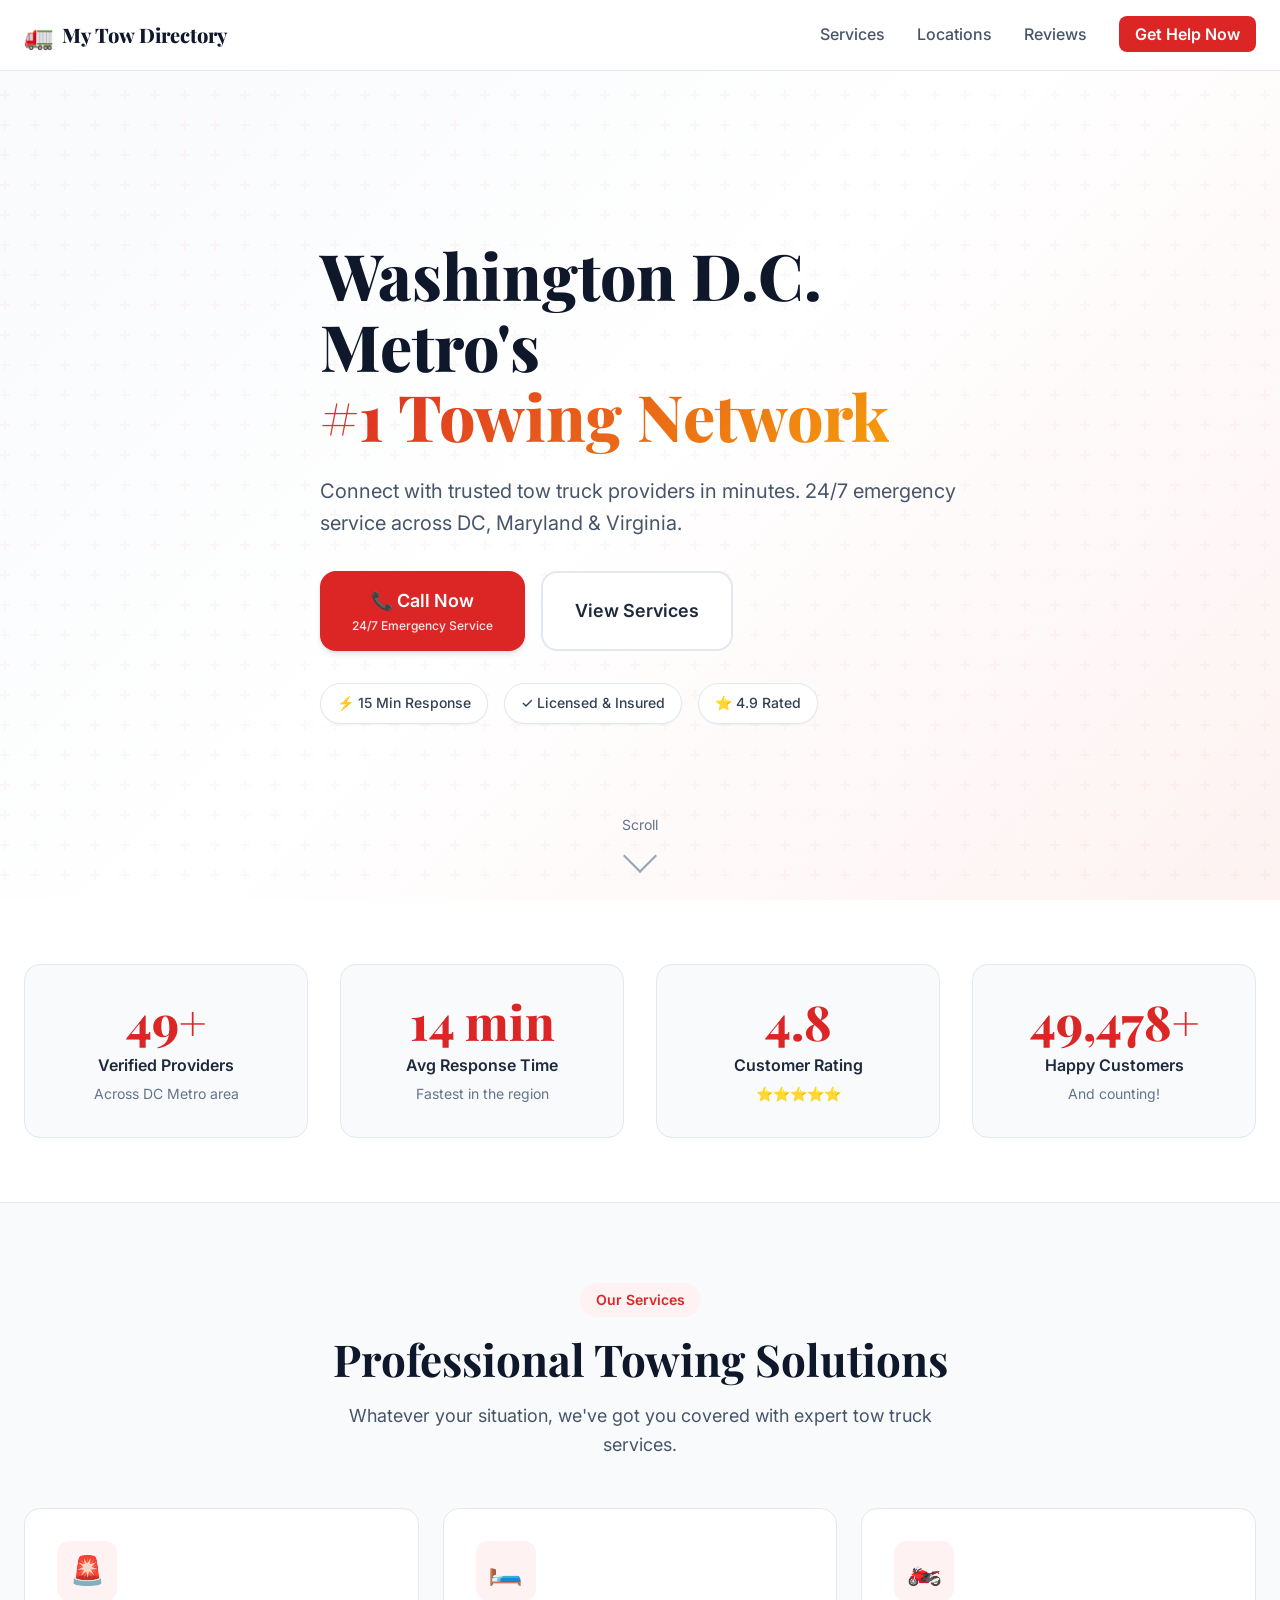
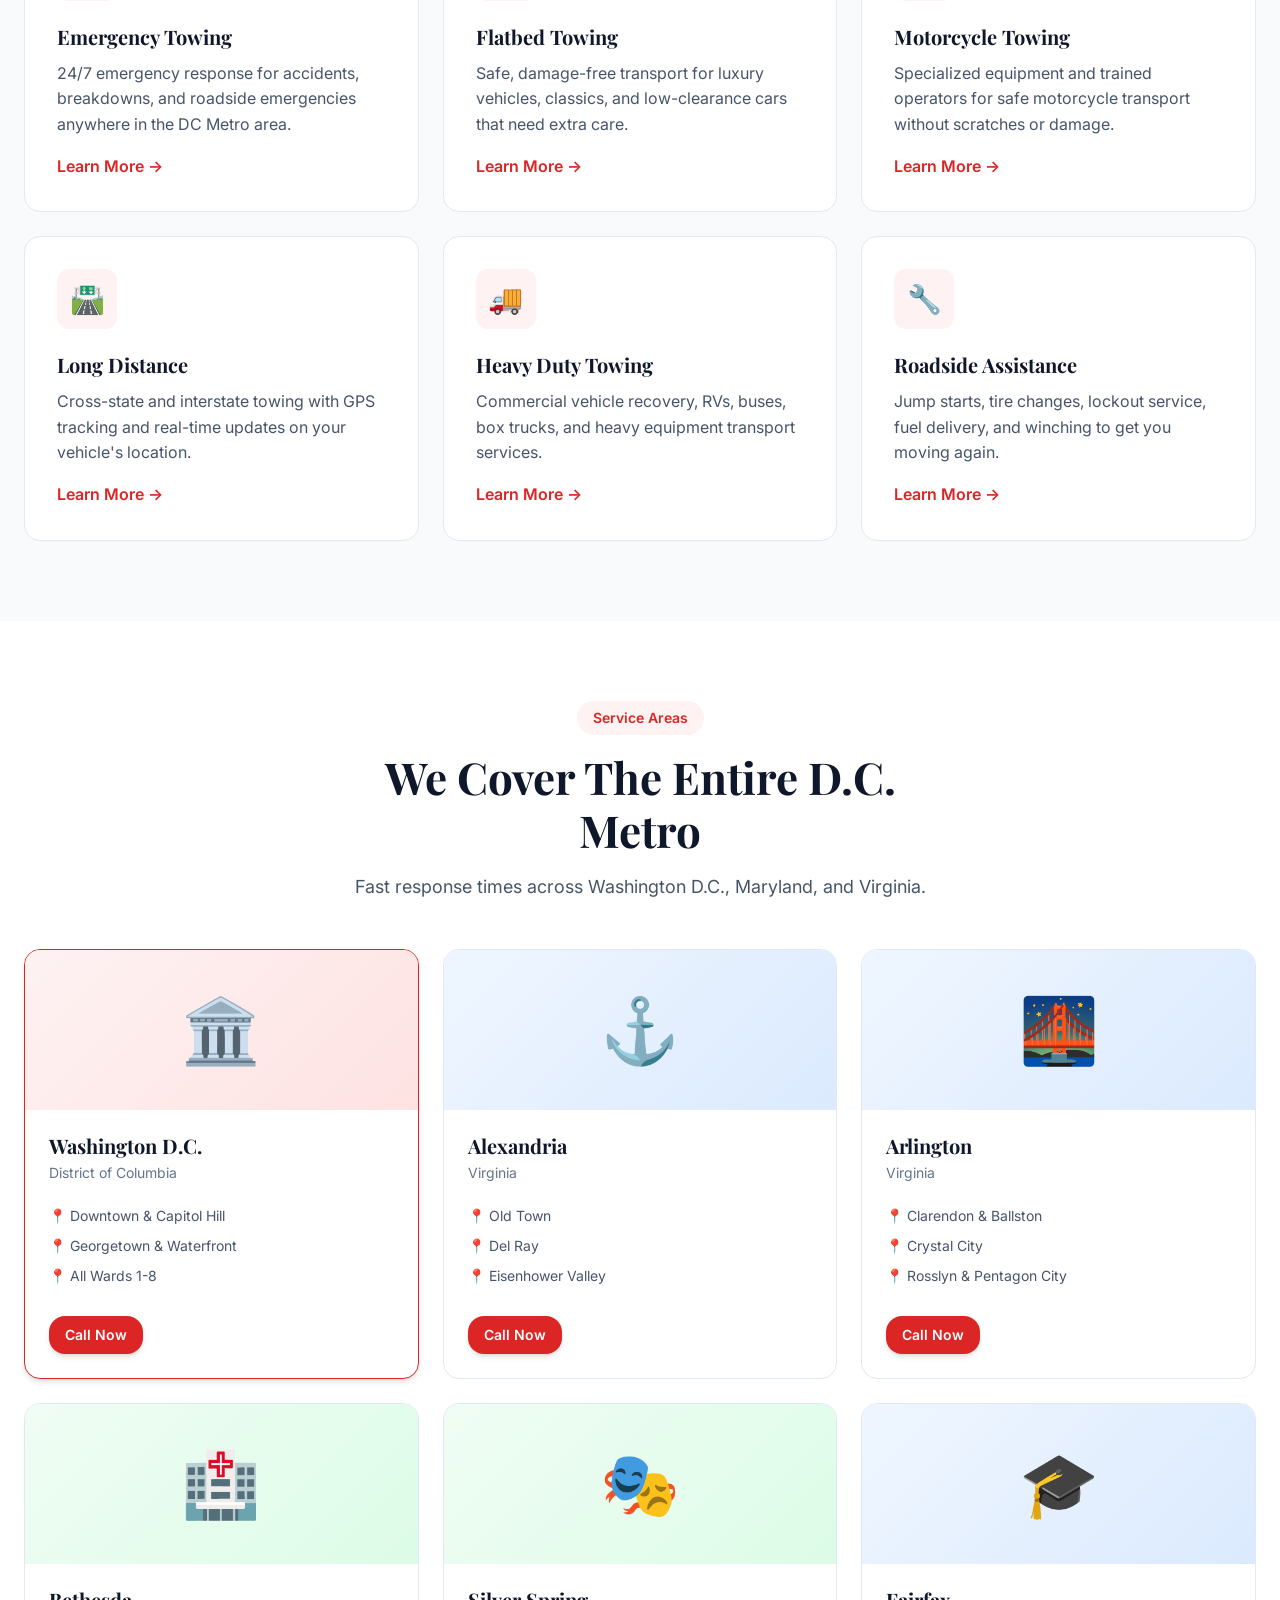
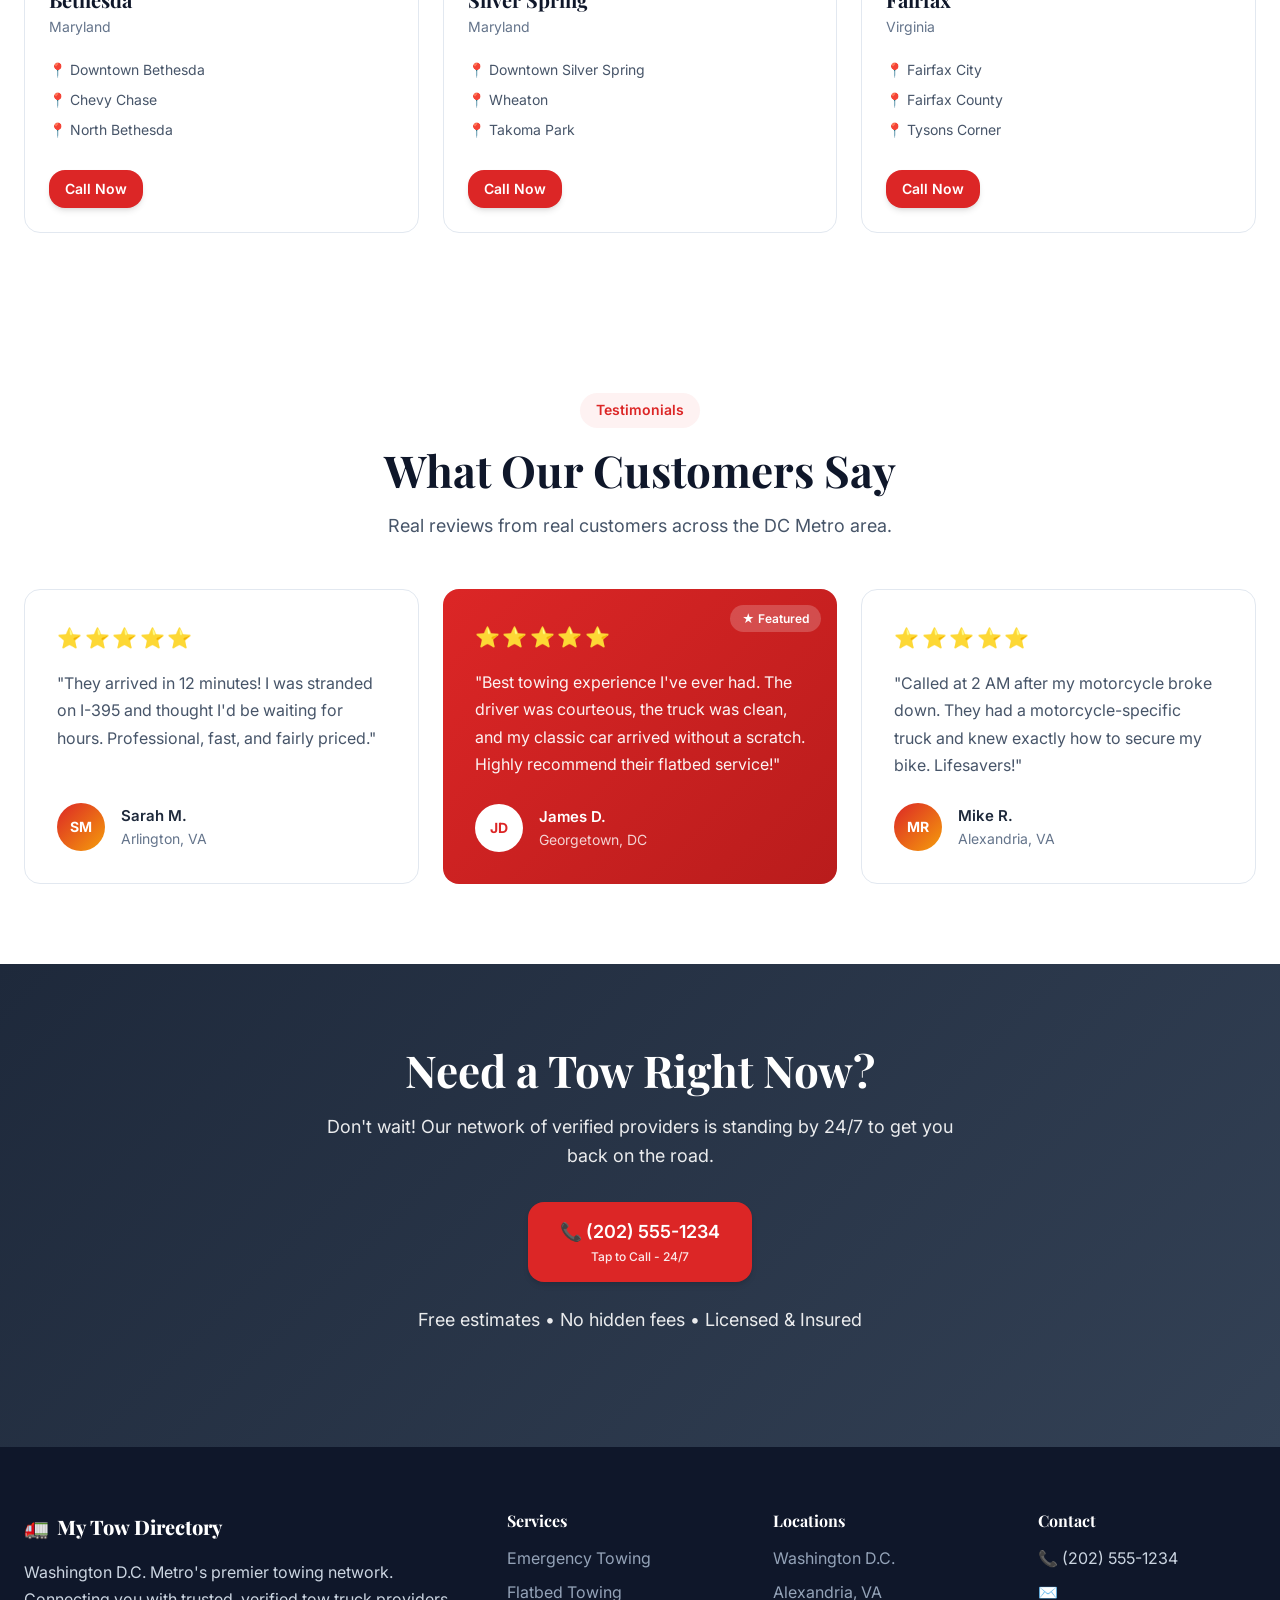
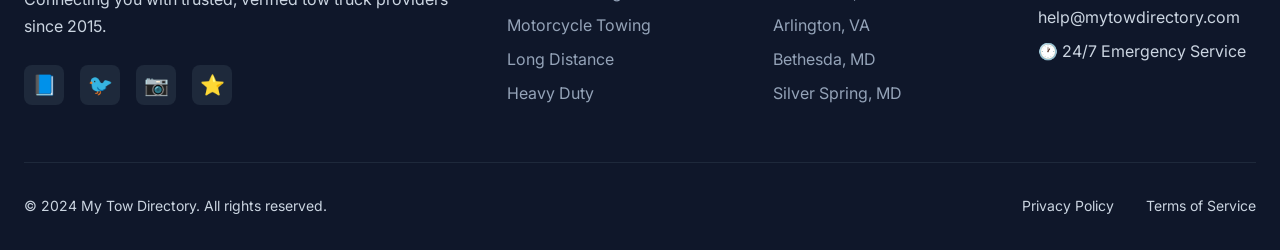
==== commit dd9c25cf: "Fix testimonials section layout and animation glitches - Fixed testimonial card compression issue - " ====
--- a/tow-upgrade/index.html
+++ b/tow-upgrade/index.html
@@ -101,120 +101,40 @@
         a {
             text-decoration: none;
             color: inherit;
-            transition: color var(--transition-fast);
+        }
+        
+        ul {
+            list-style: none;
         }
         
         img {
             max-width: 100%;
             height: auto;
-        }
-        
+            display: block;
+        }
+        
+        /* ========================================
+           UTILITY CLASSES (utilities.css)
+           ======================================== */
         .container {
             max-width: var(--container-max);
             margin: 0 auto;
             padding: 0 var(--container-padding);
         }
         
+        .text-gradient {
+            background: linear-gradient(135deg, var(--primary) 0%, var(--accent) 100%);
+            -webkit-background-clip: text;
+            -webkit-text-fill-color: transparent;
+            background-clip: text;
+        }
+        
+        .text-center {
+            text-align: center;
+        }
+        
         /* ========================================
-           BUTTONS & COMPONENTS
-           ======================================== */
-        .btn {
-            display: inline-flex;
-            flex-direction: column;
-            align-items: center;
-            justify-content: center;
-            padding: 1rem 2rem;
-            font-family: var(--font-primary);
-            font-size: 1.125rem;
-            font-weight: 600;
-            border-radius: var(--radius-lg);
-            border: none;
-            cursor: pointer;
-            transition: all var(--transition-base);
-            text-align: center;
-        }
-        
-        .btn span {
-            display: block;
-        }
-        
-        .btn small {
-            display: block;
-            font-size: 0.75rem;
-            font-weight: 500;
-            opacity: 0.9;
-            margin-top: 0.25rem;
-        }
-        
-        .btn-primary {
-            background: linear-gradient(135deg, var(--primary) 0%, var(--primary-dark) 100%);
-            color: var(--white);
-            box-shadow: 0 4px 14px rgba(220, 38, 38, 0.4);
-        }
-        
-        .btn-primary:hover {
-            transform: translateY(-2px);
-            box-shadow: 0 6px 20px rgba(220, 38, 38, 0.5);
-        }
-        
-        .btn-secondary {
-            background: var(--white);
-            color: var(--gray-800);
-            border: 2px solid var(--gray-200);
-        }
-        
-        .btn-secondary:hover {
-            border-color: var(--primary);
-            color: var(--primary);
-            transform: translateY(-2px);
-        }
-        
-        .btn-small {
-            padding: 0.75rem 1.5rem;
-            font-size: 0.9375rem;
-        }
-        
-        /* Premium Button Effects */
-        .btn-glow {
-            position: relative;
-        }
-        
-        .btn-glow::before {
-            content: '';
-            position: absolute;
-            inset: -2px;
-            background: linear-gradient(135deg, var(--primary), var(--accent));
-            border-radius: inherit;
-            opacity: 0;
-            filter: blur(15px);
-            transition: opacity 0.3s ease;
-            z-index: -1;
-        }
-        
-        .btn-glow:hover::before {
-            opacity: 0.5;
-        }
-        
-        .btn-float {
-            transition: transform 0.3s cubic-bezier(0.34, 1.56, 0.64, 1), box-shadow 0.3s ease;
-        }
-        
-        .btn-float:hover {
-            transform: translateY(-4px);
-            box-shadow: 0 20px 40px rgba(0, 0, 0, 0.15);
-        }
-        
-        .btn-pulse {
-            animation: pulse-glow 2s ease-in-out infinite;
-        }
-        
-        @keyframes pulse-glow {
-            0%, 100% { box-shadow: 0 4px 14px rgba(220, 38, 38, 0.4); }
-            50% { box-shadow: 0 4px 25px rgba(220, 38, 38, 0.7); }
-        }
-        
-        /* ========================================
-           NAVIGATION
+           NAVIGATION (navbar.css)
            ======================================== */
         .navbar {
             position: fixed;
@@ -225,26 +145,26 @@
             background: rgba(255, 255, 255, 0.95);
             backdrop-filter: blur(10px);
             border-bottom: 1px solid var(--gray-200);
-            padding: 1rem 0;
             transition: all var(--transition-base);
         }
         
         .navbar.scrolled {
             box-shadow: var(--shadow-md);
-            padding: 0.75rem 0;
         }
         
         .navbar .container {
             display: flex;
             align-items: center;
             justify-content: space-between;
+            height: 70px;
         }
         
         .logo {
             display: flex;
             align-items: center;
             gap: 0.5rem;
-            font-weight: 700;
+            font-family: var(--font-display);
+            font-weight: 800;
             font-size: 1.25rem;
             color: var(--gray-900);
         }
@@ -255,26 +175,27 @@
         
         .nav-menu {
             display: flex;
-            list-style: none;
+            align-items: center;
             gap: 2rem;
-            align-items: center;
         }
         
         .nav-link {
             font-weight: 500;
             color: var(--gray-600);
             transition: color var(--transition-fast);
-        }
-        
-        .nav-link:hover {
+            position: relative;
+        }
+        
+        .nav-link:hover,
+        .nav-link.active {
             color: var(--primary);
         }
         
         .cta-nav {
             background: var(--primary);
             color: var(--white) !important;
-            padding: 0.625rem 1.25rem;
-            border-radius: var(--radius-full);
+            padding: 0.5rem 1rem;
+            border-radius: var(--radius);
             font-weight: 600;
         }
         
@@ -285,23 +206,109 @@
         .mobile-toggle {
             display: none;
             flex-direction: column;
-            gap: 4px;
+            gap: 5px;
+            padding: 8px;
             background: none;
             border: none;
             cursor: pointer;
-            padding: 0.5rem;
         }
         
         .mobile-toggle span {
-            display: block;
             width: 24px;
             height: 2px;
-            background: var(--gray-700);
+            background: var(--gray-800);
             transition: all 0.3s ease;
         }
         
         /* ========================================
-           HERO SECTION
+           BUTTONS (buttons.css)
+           ======================================== */
+        .btn {
+            display: inline-flex;
+            flex-direction: column;
+            align-items: center;
+            justify-content: center;
+            padding: 1rem 2rem;
+            font-family: var(--font-primary);
+            font-size: 1rem;
+            font-weight: 600;
+            border-radius: var(--radius-lg);
+            transition: all var(--transition-base);
+            cursor: pointer;
+            border: none;
+            text-align: center;
+            min-height: 60px;
+        }
+        
+        .btn span {
+            font-size: 1.125rem;
+        }
+        
+        .btn small {
+            font-size: 0.75rem;
+            font-weight: 500;
+            opacity: 0.9;
+        }
+        
+        .btn-primary {
+            background: var(--primary);
+            color: var(--white);
+            box-shadow: var(--shadow-md);
+        }
+        
+        .btn-primary:hover {
+            background: var(--primary-dark);
+            transform: translateY(-2px);
+            box-shadow: var(--shadow-lg);
+        }
+        
+        .btn-secondary {
+            background: var(--white);
+            color: var(--gray-800);
+            border: 2px solid var(--gray-200);
+        }
+        
+        .btn-secondary:hover {
+            border-color: var(--primary);
+            color: var(--primary);
+            transform: translateY(-2px);
+        }
+        
+        .btn-glow {
+            animation: glow 2s ease-in-out infinite alternate;
+        }
+        
+        @keyframes glow {
+            from { box-shadow: 0 0 20px rgba(220, 38, 38, 0.3); }
+            to { box-shadow: 0 0 30px rgba(220, 38, 38, 0.5); }
+        }
+        
+        .btn-pulse {
+            animation: pulse 2s infinite;
+        }
+        
+        @keyframes pulse {
+            0%, 100% { transform: scale(1); }
+            50% { transform: scale(1.02); }
+        }
+        
+        .btn-float {
+            animation: float 3s ease-in-out infinite;
+        }
+        
+        @keyframes float {
+            0%, 100% { transform: translateY(0); }
+            50% { transform: translateY(-5px); }
+        }
+        
+        .btn-small {
+            padding: 0.5rem 1rem;
+            font-size: 0.875rem;
+            min-height: auto;
+        }
+        
+        /* ========================================
+           HERO SECTION (hero.css)
            ======================================== */
         .hero {
             position: relative;
@@ -315,28 +322,19 @@
         .hero-bg {
             position: absolute;
             inset: 0;
-            background: linear-gradient(135deg, #1e293b 0%, #334155 50%, #475569 100%);
+            background: linear-gradient(135deg, var(--gray-50) 0%, var(--white) 50%, var(--primary-light) 100%);
             z-index: -2;
-        }
-        
-        .hero-bg::before {
-            content: '';
-            position: absolute;
-            inset: 0;
-            background: url("data:image/svg+xml,%3Csvg width='60' height='60' viewBox='0 0 60 60' xmlns='http://www.w3.org/2000/svg'%3E%3Cg fill='none' fill-rule='evenodd'%3E%3Cg fill='%2394a3b8' fill-opacity='0.05'%3E%3Cpath d='M36 34v-4h-2v4h-4v2h4v4h2v-4h4v-2h-4zm0-30V0h-2v4h-4v2h4v4h2V6h4V4h-4zM6 34v-4H4v4H0v2h4v4h2v-4h4v-2H6zM6 4V0H4v4H0v2h4v4h2V6h4V4H6z'/%3E%3C/g%3E%3C/g%3E%3C/svg%3E");
-            opacity: 0.5;
         }
         
         .hero-overlay {
             position: absolute;
             inset: 0;
-            background: linear-gradient(to bottom, rgba(30, 41, 59, 0.8), rgba(15, 23, 42, 0.95));
+            background: url("data:image/svg+xml,%3Csvg width='60' height='60' viewBox='0 0 60 60' xmlns='http://www.w3.org/2000/svg'%3E%3Cg fill='none' fill-rule='evenodd'%3E%3Cg fill='%23dc2626' fill-opacity='0.03'%3E%3Cpath d='M36 34v-4h-2v4h-4v2h4v4h2v-4h4v-2h-4zm0-30V0h-2v4h-4v2h4v4h2V6h4V4h-4zM6 34v-4H4v4H0v2h4v4h2v-4h4v-2H6zM6 4V0H4v4H0v2h4v4h2V6h4V4H6z'/%3E%3C/g%3E%3C/g%3E%3C/svg%3E");
             z-index: -1;
         }
         
         .hero-content {
-            max-width: 800px;
-            color: var(--white);
+            max-width: 640px;
         }
         
         .hero-title {
@@ -344,29 +342,20 @@
             font-weight: 800;
             line-height: 1.1;
             margin-bottom: 1.5rem;
-            color: var(--white);
-        }
-        
-        .text-gradient {
-            background: linear-gradient(135deg, #fbbf24 0%, #f59e0b 50%, #ef4444 100%);
-            -webkit-background-clip: text;
-            -webkit-text-fill-color: transparent;
-            background-clip: text;
         }
         
         .hero-subtitle {
-            font-size: clamp(1.125rem, 2vw, 1.375rem);
-            color: var(--gray-300);
-            margin-bottom: 2.5rem;
-            line-height: 1.7;
-            max-width: 600px;
+            font-size: clamp(1.125rem, 2vw, 1.25rem);
+            color: var(--gray-600);
+            margin-bottom: 2rem;
+            line-height: 1.6;
         }
         
         .hero-cta {
             display: flex;
             gap: 1rem;
+            margin-bottom: 2rem;
             flex-wrap: wrap;
-            margin-bottom: 2rem;
         }
         
         .trust-badges {
@@ -378,15 +367,15 @@
         .badge {
             display: inline-flex;
             align-items: center;
-            gap: 0.5rem;
+            gap: 0.375rem;
             padding: 0.5rem 1rem;
-            background: rgba(255, 255, 255, 0.1);
-            backdrop-filter: blur(10px);
-            border: 1px solid rgba(255, 255, 255, 0.2);
+            background: var(--white);
+            border: 1px solid var(--gray-200);
             border-radius: var(--radius-full);
             font-size: 0.875rem;
             font-weight: 500;
-            color: var(--gray-200);
+            color: var(--gray-700);
+            box-shadow: var(--shadow-sm);
         }
         
         .scroll-indicator {
@@ -398,14 +387,14 @@
             flex-direction: column;
             align-items: center;
             gap: 0.5rem;
-            color: var(--gray-400);
+            color: var(--gray-500);
             font-size: 0.875rem;
             animation: bounce 2s infinite;
         }
         
         .scroll-arrow {
-            width: 20px;
-            height: 20px;
+            width: 24px;
+            height: 24px;
             border-right: 2px solid var(--gray-400);
             border-bottom: 2px solid var(--gray-400);
             transform: rotate(45deg);
@@ -417,7 +406,50 @@
         }
         
         /* ========================================
-           SECTION STYLES
+           STATS SECTION (stats.css)
+           ======================================== */
+        .stats {
+            padding: 4rem 0;
+            background: var(--white);
+            border-bottom: 1px solid var(--gray-200);
+        }
+        
+        .stats-grid {
+            display: grid;
+            grid-template-columns: repeat(4, 1fr);
+            gap: 2rem;
+        }
+        
+        .stat-card {
+            text-align: center;
+            padding: 2rem;
+            background: var(--gray-50);
+            border-radius: var(--radius-lg);
+            border: 1px solid var(--gray-200);
+        }
+        
+        .stat-number {
+            font-family: var(--font-display);
+            font-size: 3rem;
+            font-weight: 800;
+            color: var(--primary);
+            line-height: 1;
+            margin-bottom: 0.5rem;
+        }
+        
+        .stat-label {
+            font-weight: 600;
+            color: var(--gray-800);
+            margin-bottom: 0.25rem;
+        }
+        
+        .stat-description {
+            font-size: 0.875rem;
+            color: var(--gray-500);
+        }
+        
+        /* ========================================
+           SECTION HEADER (sections.css)
            ======================================== */
         section {
             padding: 5rem 0;
@@ -425,13 +457,13 @@
         
         .section-header {
             text-align: center;
-            max-width: 700px;
+            max-width: 640px;
             margin: 0 auto 3rem;
         }
         
         .section-tag {
             display: inline-block;
-            padding: 0.5rem 1rem;
+            padding: 0.375rem 1rem;
             background: var(--primary-light);
             color: var(--primary);
             font-size: 0.875rem;
@@ -447,64 +479,14 @@
         
         .section-subtitle {
             font-size: 1.125rem;
-            color: var(--gray-500);
+            color: var(--gray-600);
         }
         
         /* ========================================
-           STATS SECTION
-           ======================================== */
-        .stats {
-            background: var(--gray-50);
-            padding: 4rem 0;
-        }
-        
-        .stats-grid {
-            display: grid;
-            grid-template-columns: repeat(4, 1fr);
-            gap: 2rem;
-        }
-        
-        .stat-card {
-            text-align: center;
-            padding: 2rem;
-            background: var(--white);
-            border-radius: var(--radius-lg);
-            box-shadow: var(--shadow);
-            transition: all var(--transition-base);
-        }
-        
-        .stat-card:hover {
-            transform: translateY(-4px);
-            box-shadow: var(--shadow-lg);
-        }
-        
-        .stat-number {
-            font-size: 3rem;
-            font-weight: 800;
-            background: linear-gradient(135deg, var(--primary) 0%, var(--accent) 100%);
-            -webkit-background-clip: text;
-            -webkit-text-fill-color: transparent;
-            background-clip: text;
-            line-height: 1;
-            margin-bottom: 0.5rem;
-        }
-        
-        .stat-label {
-            font-weight: 600;
-            color: var(--gray-800);
-            margin-bottom: 0.25rem;
-        }
-        
-        .stat-description {
-            font-size: 0.875rem;
-            color: var(--gray-500);
-        }
-        
-        /* ========================================
-           SERVICES SECTION
+           SERVICES SECTION (services.css)
            ======================================== */
         .services {
-            background: var(--white);
+            background: var(--gray-50);
         }
         
         .services-grid {
@@ -516,15 +498,15 @@
         .service-card {
             padding: 2rem;
             background: var(--white);
+            border-radius: var(--radius-lg);
             border: 1px solid var(--gray-200);
-            border-radius: var(--radius-lg);
             transition: all var(--transition-base);
         }
         
         .service-card:hover {
-            transform: translateY(-8px);
+            transform: translateY(-4px);
+            box-shadow: var(--shadow-lg);
             border-color: var(--primary);
-            box-shadow: 0 20px 40px rgba(0, 0, 0, 0.1);
         }
         
         .service-icon {
@@ -533,15 +515,10 @@
             display: flex;
             align-items: center;
             justify-content: center;
-            background: linear-gradient(135deg, var(--primary-light) 0%, var(--accent-light) 100%);
+            font-size: 1.75rem;
+            background: var(--primary-light);
             border-radius: var(--radius-md);
-            font-size: 1.75rem;
-            margin-bottom: 1.25rem;
-            transition: transform 0.3s ease;
-        }
-        
-        .service-card:hover .service-icon {
-            transform: scale(1.1) rotate(5deg);
+            margin-bottom: 1.5rem;
         }
         
         .service-card h3 {
@@ -550,19 +527,16 @@
         }
         
         .service-card p {
-            color: var(--gray-500);
-            font-size: 0.9375rem;
+            color: var(--gray-600);
             margin-bottom: 1rem;
         }
         
         .service-link {
+            font-weight: 600;
             color: var(--primary);
-            font-weight: 600;
-            font-size: 0.9375rem;
             display: inline-flex;
             align-items: center;
             gap: 0.25rem;
-            transition: gap 0.2s ease;
         }
         
         .service-link:hover {
@@ -570,10 +544,10 @@
         }
         
         /* ========================================
-           LOCATIONS SECTION
+           LOCATIONS SECTION (locations.css)
            ======================================== */
         .locations {
-            background: var(--gray-50);
+            background: var(--white);
         }
         
         .locations-grid {
@@ -584,34 +558,21 @@
         
         .location-card {
             background: var(--white);
+            border: 1px solid var(--gray-200);
             border-radius: var(--radius-lg);
             overflow: hidden;
-            box-shadow: var(--shadow);
             transition: all var(--transition-base);
         }
         
         .location-card:hover {
             transform: translateY(-4px);
-            box-shadow: var(--shadow-xl);
+            box-shadow: var(--shadow-lg);
+            border-color: var(--primary);
         }
         
         .location-card.featured {
-            border: 2px solid var(--primary);
-            position: relative;
-        }
-        
-        .location-card.featured::before {
-            content: 'Featured';
-            position: absolute;
-            top: 1rem;
-            right: 1rem;
-            background: var(--primary);
-            color: var(--white);
-            padding: 0.25rem 0.75rem;
-            border-radius: var(--radius-full);
-            font-size: 0.75rem;
-            font-weight: 600;
-            z-index: 1;
+            border-color: var(--primary);
+            box-shadow: var(--shadow-md);
         }
         
         .location-image {
@@ -626,23 +587,18 @@
             align-items: center;
             justify-content: center;
             font-size: 4rem;
-            transition: transform 0.5s ease;
-        }
-        
-        .location-card:hover .location-placeholder {
-            transform: scale(1.1);
         }
         
         .location-placeholder.dc {
-            background: linear-gradient(135deg, #1e3a5f 0%, #2d5a87 100%);
+            background: linear-gradient(135deg, #fef2f2 0%, #fee2e2 100%);
         }
         
         .location-placeholder.va {
-            background: linear-gradient(135deg, #1e4d2b 0%, #2d6a3f 100%);
+            background: linear-gradient(135deg, #eff6ff 0%, #dbeafe 100%);
         }
         
         .location-placeholder.md {
-            background: linear-gradient(135deg, #7c2d12 0%, #9a3412 100%);
+            background: linear-gradient(135deg, #f0fdf4 0%, #dcfce7 100%);
         }
         
         .location-content {
@@ -655,24 +611,23 @@
         }
         
         .location-area {
+            font-size: 0.875rem;
             color: var(--gray-500);
+            margin-bottom: 1rem;
+        }
+        
+        .location-features {
+            margin-bottom: 1.5rem;
+        }
+        
+        .location-features li {
+            padding: 0.25rem 0;
+            color: var(--gray-600);
             font-size: 0.875rem;
-            margin-bottom: 1rem;
-        }
-        
-        .location-features {
-            list-style: none;
-            margin-bottom: 1.25rem;
-        }
-        
-        .location-features li {
-            font-size: 0.875rem;
-            color: var(--gray-600);
-            padding: 0.25rem 0;
         }
         
         /* ========================================
-           TESTIMONIALS SECTION
+           TESTIMONIALS SECTION - FIXED
            ======================================== */
         .testimonials {
             background: var(--white);
@@ -682,14 +637,18 @@
             display: grid;
             grid-template-columns: repeat(3, 1fr);
             gap: 1.5rem;
+            align-items: stretch;
         }
         
         .testimonial-card {
+            display: flex;
+            flex-direction: column;
             padding: 2rem;
             background: var(--white);
             border: 1px solid var(--gray-200);
             border-radius: var(--radius-lg);
-            transition: all var(--transition-base);
+            transition: transform 0.25s ease, box-shadow 0.25s ease;
+            height: 100%;
         }
         
         .testimonial-card:hover {
@@ -702,6 +661,20 @@
             background: linear-gradient(135deg, var(--primary) 0%, var(--primary-dark) 100%);
             color: var(--white);
             border: none;
+            position: relative;
+        }
+        
+        .testimonial-card.featured::before {
+            content: "★ Featured";
+            position: absolute;
+            top: 1rem;
+            right: 1rem;
+            font-size: 0.75rem;
+            font-weight: 600;
+            background: rgba(255, 255, 255, 0.2);
+            padding: 0.25rem 0.75rem;
+            border-radius: var(--radius-full);
+            color: var(--white);
         }
         
         .testimonial-card.featured h3,
@@ -712,6 +685,7 @@
         .testimonial-stars {
             font-size: 1.25rem;
             margin-bottom: 1rem;
+            letter-spacing: 0.125em;
         }
         
         .testimonial-text {
@@ -719,16 +693,18 @@
             color: var(--gray-600);
             line-height: 1.7;
             margin-bottom: 1.5rem;
+            flex-grow: 1;
         }
         
         .testimonial-card.featured .testimonial-text {
-            color: rgba(255, 255, 255, 0.9);
+            color: rgba(255, 255, 255, 0.95);
         }
         
         .testimonial-author {
             display: flex;
             align-items: center;
             gap: 1rem;
+            margin-top: auto;
         }
         
         .author-avatar {
@@ -740,7 +716,9 @@
             align-items: center;
             justify-content: center;
             font-weight: 700;
+            font-size: 0.875rem;
             border-radius: var(--radius-full);
+            flex-shrink: 0;
         }
         
         .testimonial-card.featured .author-avatar {
@@ -751,11 +729,13 @@
         .author-info {
             display: flex;
             flex-direction: column;
+            min-width: 0;
         }
         
         .author-name {
             font-weight: 600;
             color: var(--gray-800);
+            font-size: 0.9375rem;
         }
         
         .author-location {
@@ -768,7 +748,7 @@
         }
         
         .testimonial-card.featured .author-location {
-            color: rgba(255, 255, 255, 0.7);
+            color: rgba(255, 255, 255, 0.8);
         }
         
         /* ========================================
@@ -787,30 +767,23 @@
             z-index: -1;
         }
         
-        .cta-bg::before {
-            content: '';
-            position: absolute;
-            inset: 0;
-            background: url("data:image/svg+xml,%3Csvg width='60' height='60' viewBox='0 0 60 60' xmlns='http://www.w3.org/2000/svg'%3E%3Cg fill='none' fill-rule='evenodd'%3E%3Cg fill='%2394a3b8' fill-opacity='0.05'%3E%3Cpath d='M36 34v-4h-2v4h-4v2h4v4h2v-4h4v-2h-4zm0-30V0h-2v4h-4v2h4v4h2V6h4V4h-4zM6 34v-4H4v4H0v2h4v4h2v-4h4v-2H6zM6 4V0H4v4H0v2h4v4h2V6h4V4H6z'/%3E%3C/g%3E%3C/g%3E%3C/svg%3E");
-        }
-        
         .cta-content {
             text-align: center;
             color: var(--white);
-            max-width: 700px;
+            max-width: 640px;
             margin: 0 auto;
         }
         
         .cta-content h2 {
+            color: var(--white);
             font-size: clamp(2rem, 4vw, 2.75rem);
-            color: var(--white);
             margin-bottom: 1rem;
         }
         
-        .cta-content > p {
+        .cta-content p {
             font-size: 1.125rem;
-            color: var(--gray-300);
             margin-bottom: 2rem;
+            opacity: 0.9;
         }
         
         .cta-buttons {
@@ -819,21 +792,21 @@
         
         .cta-disclaimer {
             font-size: 0.875rem;
-            color: var(--gray-400);
+            opacity: 0.7;
         }
         
         /* ========================================
-           FOOTER
+           FOOTER (footer.css)
            ======================================== */
         .footer {
             background: var(--gray-900);
-            color: var(--gray-400);
+            color: var(--gray-300);
             padding: 4rem 0 2rem;
         }
         
         .footer-grid {
             display: grid;
-            grid-template-columns: 2fr 1fr 1fr 1.5fr;
+            grid-template-columns: 2fr repeat(3, 1fr);
             gap: 3rem;
             margin-bottom: 3rem;
         }
@@ -842,14 +815,14 @@
             display: flex;
             align-items: center;
             gap: 0.5rem;
-            font-weight: 700;
+            font-family: var(--font-display);
+            font-weight: 800;
             font-size: 1.25rem;
             color: var(--white);
             margin-bottom: 1rem;
         }
         
         .footer-brand p {
-            font-size: 0.9375rem;
             line-height: 1.7;
             margin-bottom: 1.5rem;
         }
@@ -860,12 +833,20 @@
         }
         
         .footer-social a {
-            font-size: 1.5rem;
-            transition: transform 0.2s ease;
+            width: 40px;
+            height: 40px;
+            display: flex;
+            align-items: center;
+            justify-content: center;
+            background: var(--gray-800);
+            border-radius: var(--radius);
+            font-size: 1.25rem;
+            transition: all var(--transition-fast);
         }
         
         .footer-social a:hover {
-            transform: translateY(-3px);
+            background: var(--primary);
+            transform: translateY(-2px);
         }
         
         .footer-links h4,
@@ -875,17 +856,13 @@
             margin-bottom: 1rem;
         }
         
-        .footer-links ul {
-            list-style: none;
-        }
-        
         .footer-links li {
             margin-bottom: 0.5rem;
         }
         
         .footer-links a {
-            font-size: 0.9375rem;
-            transition: color 0.2s ease;
+            color: var(--gray-400);
+            transition: color var(--transition-fast);
         }
         
         .footer-links a:hover {
@@ -894,7 +871,6 @@
         
         .footer-contact p {
             margin-bottom: 0.5rem;
-            font-size: 0.9375rem;
         }
         
         .footer-contact a {
@@ -924,24 +900,22 @@
         }
         
         /* ========================================
-           ANIMATION KEYFRAMES (animations.css)
+           ANIMATION KEYFRAMES - FIXED
            ======================================== */
         
-        /* Base animation setup */
+        /* Base animation setup - safe defaults */
         [data-animate] {
             opacity: 0;
-            will-change: transform, opacity;
         }
         
         [data-animate].animated {
             opacity: 1;
         }
         
-        /* Fade Up */
+        /* Fade Up - Safe animation */
         [data-animate="fade-up"] {
-            transform: translateY(40px);
-            transition: opacity 0.6s cubic-bezier(0.25, 0.46, 0.45, 0.94), 
-                        transform 0.6s cubic-bezier(0.25, 0.46, 0.45, 0.94);
+            transform: translateY(30px);
+            transition: opacity 0.5s ease, transform 0.5s ease;
         }
         
         [data-animate="fade-up"].animated {
@@ -951,8 +925,7 @@
         /* Fade Down */
         [data-animate="fade-down"] {
             transform: translateY(-30px);
-            transition: opacity 0.6s cubic-bezier(0.25, 0.46, 0.45, 0.94), 
-                        transform 0.6s cubic-bezier(0.25, 0.46, 0.45, 0.94);
+            transition: opacity 0.5s ease, transform 0.5s ease;
         }
         
         [data-animate="fade-down"].animated {
@@ -961,9 +934,8 @@
         
         /* Fade Left */
         [data-animate="fade-left"] {
-            transform: translateX(-40px);
-            transition: opacity 0.6s cubic-bezier(0.25, 0.46, 0.45, 0.94), 
-                        transform 0.6s cubic-bezier(0.25, 0.46, 0.45, 0.94);
+            transform: translateX(-30px);
+            transition: opacity 0.5s ease, transform 0.5s ease;
         }
         
         [data-animate="fade-left"].animated {
@@ -972,29 +944,17 @@
         
         /* Fade Right */
         [data-animate="fade-right"] {
-            transform: translateX(40px);
-            transition: opacity 0.6s cubic-bezier(0.25, 0.46, 0.45, 0.94), 
-                        transform 0.6s cubic-bezier(0.25, 0.46, 0.45, 0.94);
+            transform: translateX(30px);
+            transition: opacity 0.5s ease, transform 0.5s ease;
         }
         
         [data-animate="fade-right"].animated {
             transform: translateX(0);
         }
         
-        /* Scale */
-        [data-animate="scale"] {
-            transform: scale(0.9);
-            transition: opacity 0.5s cubic-bezier(0.34, 1.56, 0.64, 1), 
-                        transform 0.5s cubic-bezier(0.34, 1.56, 0.64, 1);
-        }
-        
-        [data-animate="scale"].animated {
-            transform: scale(1);
-        }
-        
-        /* Fade */
+        /* Fade - simple opacity only */
         [data-animate="fade"] {
-            transition: opacity 0.6s ease;
+            transition: opacity 0.5s ease;
         }
         
         /* Animation delays */
@@ -1004,18 +964,27 @@
         [data-delay="400"].animated { transition-delay: 400ms; }
         [data-delay="500"].animated { transition-delay: 500ms; }
         
-        /* Reduced motion preference */
+        /* Reduced motion preference - respect user settings */
         @media (prefers-reduced-motion: reduce) {
             [data-animate] {
-                opacity: 1;
-                transform: none;
-                transition: none;
+                opacity: 1 !important;
+                transform: none !important;
+                transition: none !important;
+            }
+            
+            .btn-glow,
+            .btn-pulse,
+            .btn-float,
+            .scroll-indicator {
+                animation: none !important;
             }
         }
         
         /* ========================================
-           MOBILE RESPONSIVE (mobile.css)
+           MOBILE RESPONSIVE - FIXED
            ======================================== */
+        
+        /* Tablet: 2 columns */
         @media (max-width: 1024px) {
             .stats-grid {
                 grid-template-columns: repeat(2, 1fr);
@@ -1029,11 +998,16 @@
                 grid-template-columns: repeat(2, 1fr);
             }
             
+            .testimonials-grid {
+                grid-template-columns: repeat(2, 1fr);
+            }
+            
             .footer-grid {
                 grid-template-columns: repeat(2, 1fr);
             }
         }
         
+        /* Mobile: 1 column */
         @media (max-width: 768px) {
             .nav-menu {
                 position: fixed;
@@ -1105,6 +1079,17 @@
             
             .testimonials-grid {
                 grid-template-columns: 1fr;
+                gap: 1.25rem;
+            }
+            
+            .testimonial-card {
+                padding: 1.5rem;
+            }
+            
+            .testimonial-card.featured::before {
+                position: static;
+                display: inline-block;
+                margin-bottom: 0.75rem;
             }
             
             .footer-grid {
@@ -1410,7 +1395,7 @@
     </section>
 
     <!-- ============================================
-         TESTIMONIALS SECTION
+         TESTIMONIALS SECTION - FIXED
     ============================================= -->
     <section class="testimonials" id="testimonials">
         <div class="container">
@@ -1420,7 +1405,7 @@
                 <p class="section-subtitle">Real reviews from real customers across the DC Metro area.</p>
             </div>
             <div class="testimonials-grid">
-                <div class="testimonial-card" data-animate="scale" data-delay="0">
+                <div class="testimonial-card" data-animate="fade-up" data-delay="0">
                     <div class="testimonial-stars">⭐⭐⭐⭐⭐</div>
                     <p class="testimonial-text">"They arrived in 12 minutes! I was stranded on I-395 and thought I'd be waiting for hours. Professional, fast, and fairly priced."</p>
                     <div class="testimonial-author">
@@ -1431,7 +1416,7 @@
                         </div>
                     </div>
                 </div>
-                <div class="testimonial-card featured" data-animate="scale" data-delay="100">
+                <div class="testimonial-card featured" data-animate="fade-up" data-delay="100">
                     <div class="testimonial-stars">⭐⭐⭐⭐⭐</div>
                     <p class="testimonial-text">"Best towing experience I've ever had. The driver was courteous, the truck was clean, and my classic car arrived without a scratch. Highly recommend their flatbed service!"</p>
                     <div class="testimonial-author">
@@ -1442,7 +1427,7 @@
                         </div>
                     </div>
                 </div>
-                <div class="testimonial-card" data-animate="scale" data-delay="200">
+                <div class="testimonial-card" data-animate="fade-up" data-delay="200">
                     <div class="testimonial-stars">⭐⭐⭐⭐⭐</div>
                     <p class="testimonial-text">"Called at 2 AM after my motorcycle broke down. They had a motorcycle-specific truck and knew exactly how to secure my bike. Lifesavers!"</p>
                     <div class="testimonial-author">
@@ -1538,17 +1523,15 @@
     ============================================= -->
     <script>
         // ========================================
-        // INTERSECTION OBSERVER POLYFILL (polyfills.js)
+        // INTERSECTION OBSERVER POLYFILL
         // ========================================
         if (!('IntersectionObserver' in window)) {
-            // Simple polyfill for older browsers
             window.IntersectionObserver = function(callback) {
                 this.callback = callback;
                 this.elements = [];
                 
                 this.observe = function(element) {
                     this.elements.push(element);
-                    // Trigger immediately for polyfill
                     this.callback([{ target: element, isIntersecting: true }]);
                 };
                 
@@ -1561,7 +1544,7 @@
         }
 
         // ========================================
-        // ANIMATION CONTROLLER (animation-controller.js)
+        // ANIMATION CONTROLLER - FIXED
         // ========================================
         (function() {
             'use strict';
@@ -1574,9 +1557,21 @@
                 },
                 
                 init: function() {
+                    // Check for reduced motion preference first
+                    if (window.matchMedia('(prefers-reduced-motion: reduce)').matches) {
+                        this.showAllImmediately();
+                        return;
+                    }
+                    
                     this.createObserver();
                     this.observeElements();
-                    this.handleReducedMotion();
+                },
+                
+                showAllImmediately: function() {
+                    // Show all elements without animation
+                    document.querySelectorAll('[data-animate]').forEach(function(el) {
+                        el.classList.add('animated');
+                    });
                 },
                 
                 createObserver: function() {
@@ -1623,15 +1618,6 @@
                         detail: { element: element }
                     });
                     document.dispatchEvent(event);
-                },
-                
-                handleReducedMotion: function() {
-                    if (window.matchMedia('(prefers-reduced-motion: reduce)').matches) {
-                        // Animate all elements immediately without motion
-                        document.querySelectorAll('[data-animate]').forEach(function(el) {
-                            el.classList.add('animated');
-                        });
-                    }
                 }
             };
             
@@ -1644,12 +1630,11 @@
                 AnimationController.init();
             }
             
-            // Expose to global scope
             window.AnimationController = AnimationController;
         })();
 
         // ========================================
-        // COUNTER ANIMATION (counter-animation.js)
+        // COUNTER ANIMATION
         // ========================================
         (function() {
             'use strict';
@@ -1669,7 +1654,6 @@
                     var counters = document.querySelectorAll('[data-counter="true"]');
                     
                     counters.forEach(function(counter) {
-                        // Use Intersection Observer if available, otherwise animate immediately
                         if ('IntersectionObserver' in window) {
                             var observer = new IntersectionObserver(function(entries) {
                                 entries.forEach(function(entry) {
@@ -1741,7 +1725,7 @@
         })();
 
         // ========================================
-        // MAIN APP (main.js)
+        // MAIN APP
         // ========================================
         (function() {
             'use strict';
@@ -1796,7 +1780,7 @@
                             var target = document.querySelector(href);
                             if (target) {
                                 e.preventDefault();
-                                var offset = 80; // Navbar height
+                                var offset = 80;
                                 var targetPosition = target.getBoundingClientRect().top + window.pageYOffset - offset;
                                 
                                 window.scrollTo({
